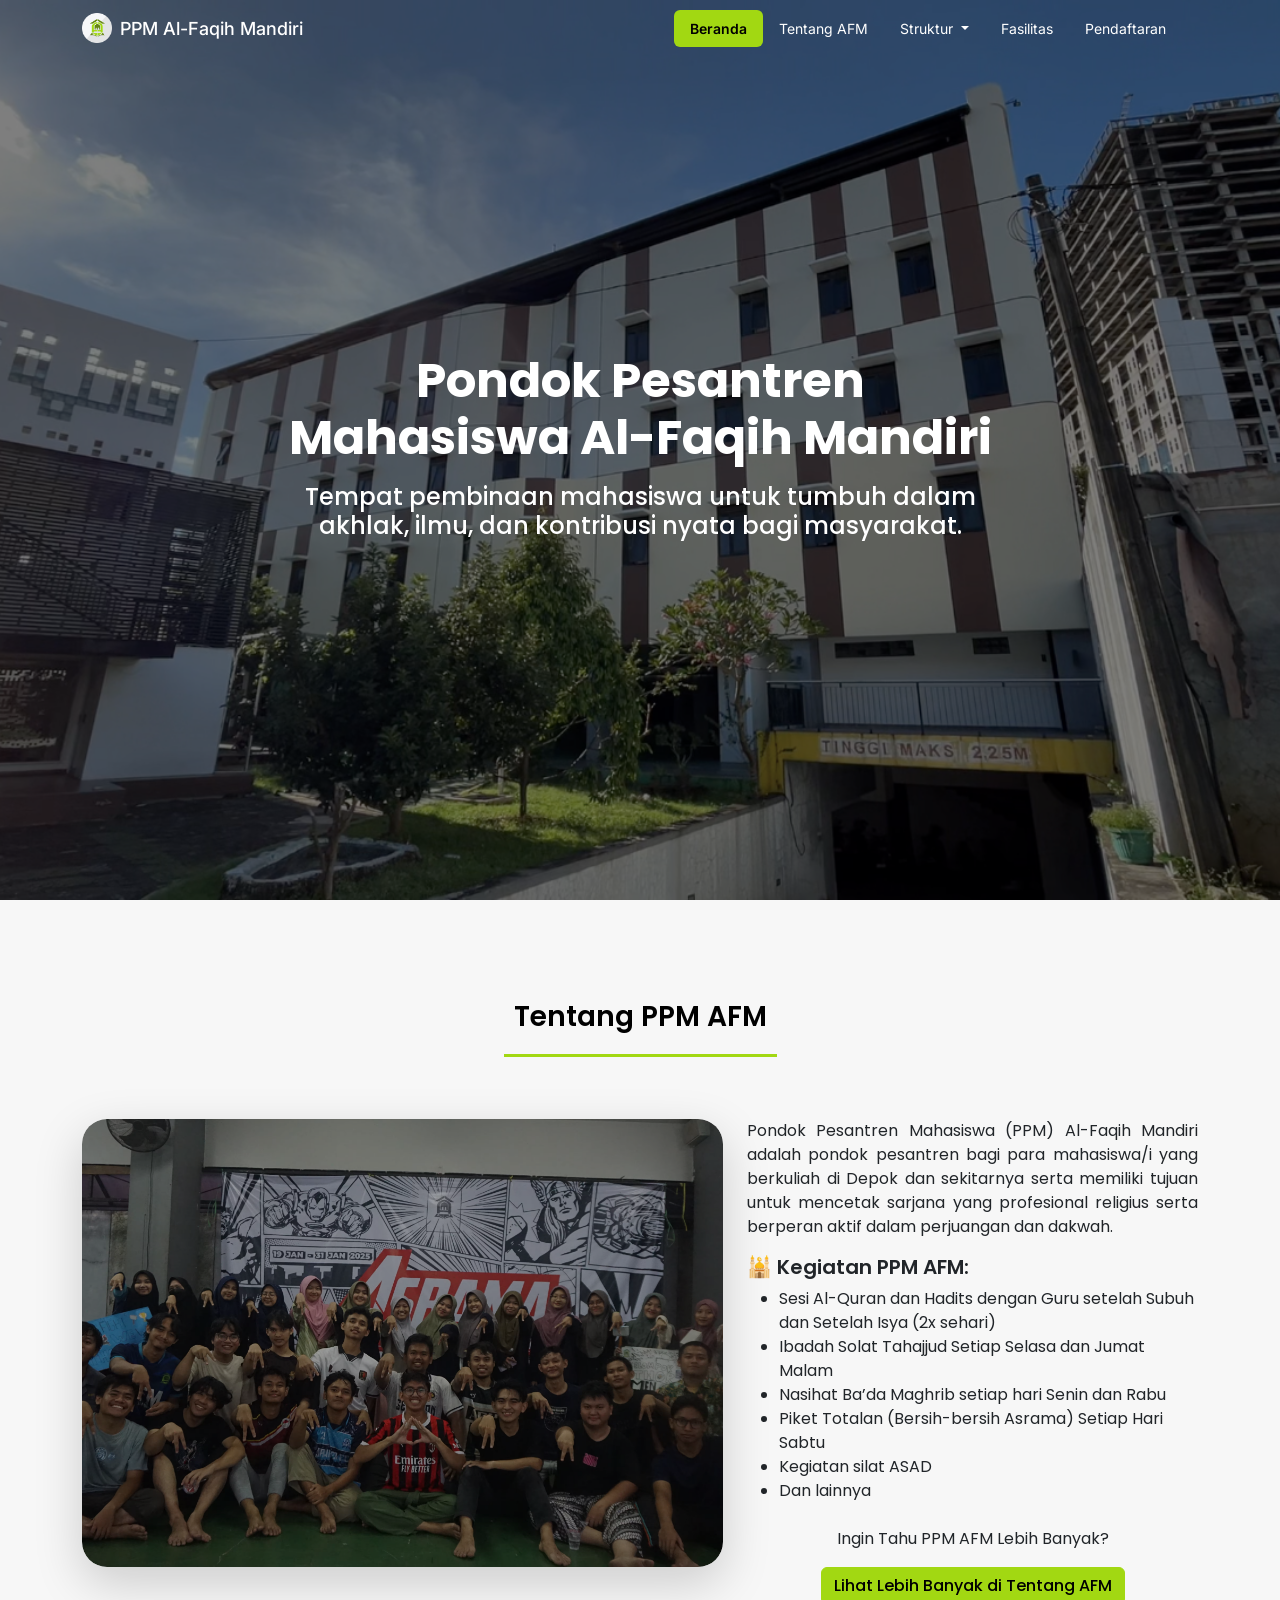
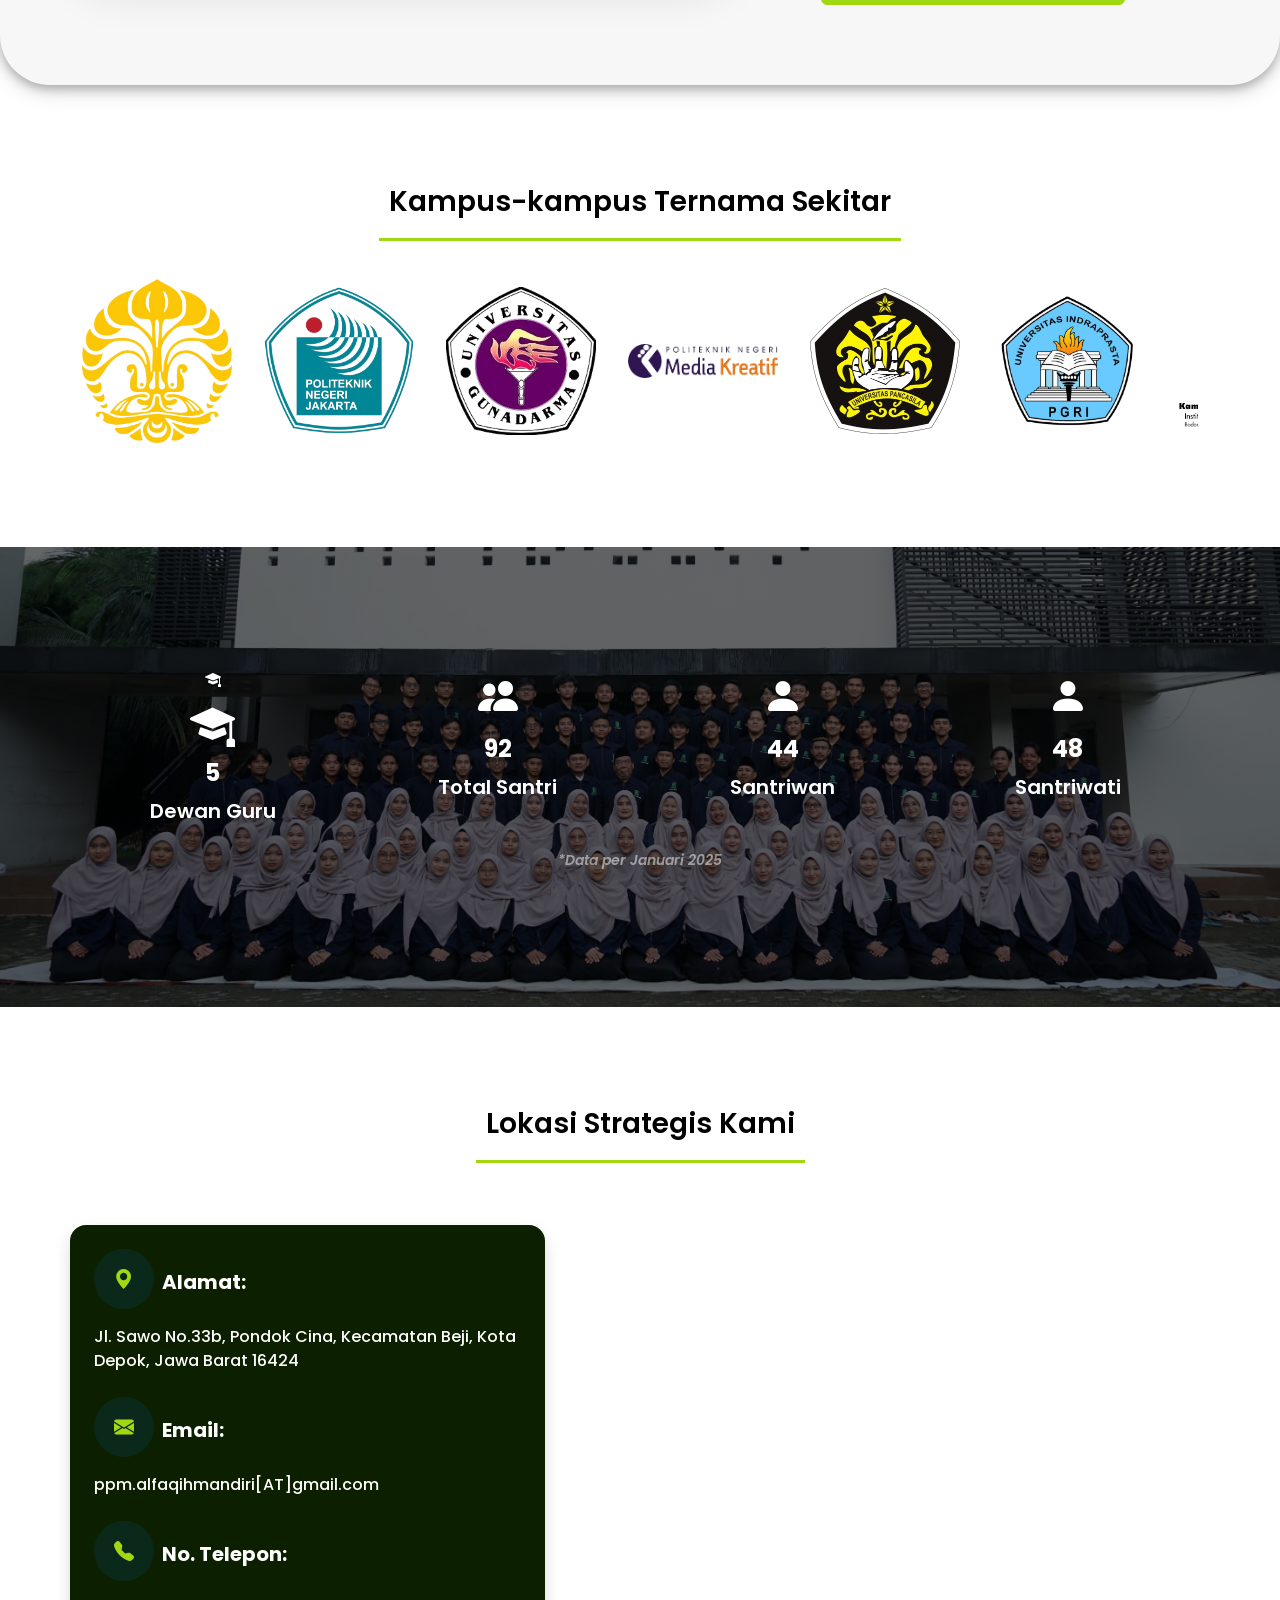
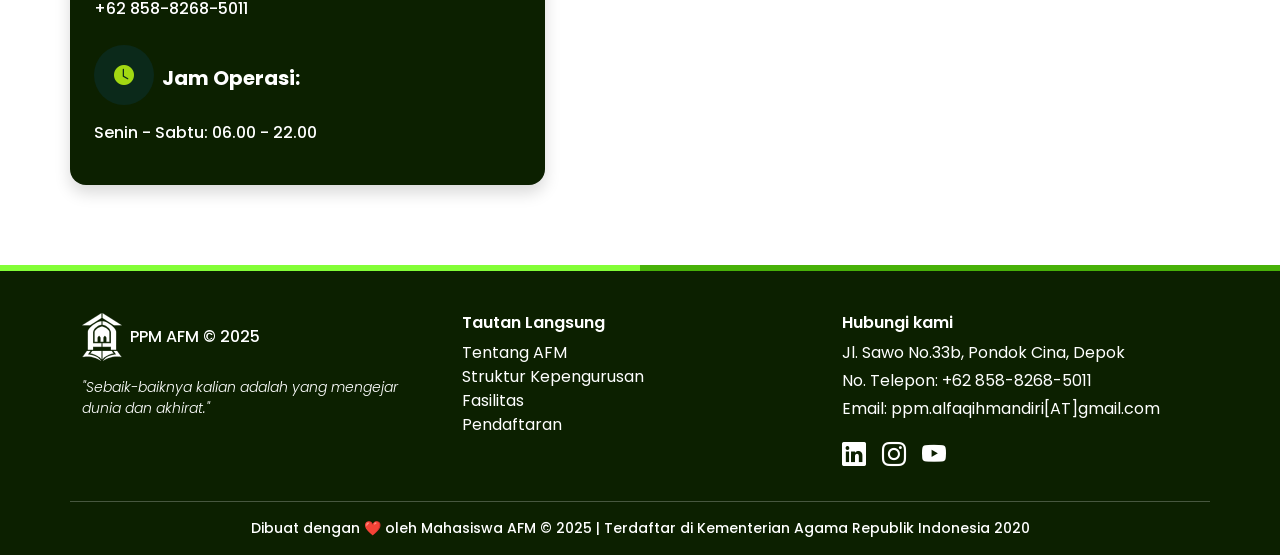
==== index.html @ 7b16b7a2 "terupdate lagi" ====
<!doctype html>
<html lang="en">

<head>
  <meta charset="utf-8">
  <meta name="viewport" content="width=device-width, initial-scale=1">
  <title>PPM AFM</title>

  <!-- Favicons -->
  <link href="assets/img/logo-ppm.png" rel="icon" sizes="128x128">  

  <!-- Bootstrap & Third Parties CSS -->
  <link rel="stylesheet" href="https://cdn.jsdelivr.net/npm/bootstrap@5.2.0/dist/css/bootstrap.min.css" media="print"
    onload="this.media='all'">
  <link rel="stylesheet" href="https://cdn.jsdelivr.net/npm/bootstrap-icons@1.3.0/font/bootstrap-icons.css"
    media="print" onload="this.media='all'">

  <!-- Main CSS -->
  <link href="assets/style.css" rel="stylesheet" media="print" onload="this.media='all'">

  <!-- Sumber Font Website PPM -->
  <link rel="preconnect" href="https://fonts.googleapis.com">
  <link rel="preconnect" href="https://fonts.gstatic.com" crossorigin>
  <link
    href="https://fonts.googleapis.com/css2?family=Inter:ital,opsz,wght@0,14..32,100..900;1,14..32,100..900&family=Poppins:ital,wght@0,100;0,200;0,300;0,400;0,500;0,600;0,700;0,800;0,900;1,100;1,200;1,300;1,400;1,500;1,600;1,700;1,800;1,900&display=swap"
    rel="stylesheet" media="print" onload="this.media='all'">

</head>

<body data-bs-spy="scroll" data-bs-target="#navbar-example">

  <!-- Navigasi -->
  <div id="navbar-ppm"></div>

  <!-- Nama animasinya animated-section dan taronya di <div> di bawah inii (ada di style.css) -->
  <!-- class="animated-section" -->
  <!-- Landing -->
  <div>
    <section class="d-flex justify-content-center position-relative flex-column" style="height: 100vh;" id="home">

      <div class="overlay"></div>

      <!-- Video Berjalan -->
      <video class="hero-video" id="video-berjalan" playsinline="playsinline" autoplay="autoplay" muted="muted"
        loop="loop" preload="metadata"
        poster="assets/img/beranda/beranda.png">
        <source src="https://drive.bayar.id/s/M4AXczOCzRPKt87/download" type="video/webm">
      </video>

      <!-- Video Text -->
      <div class="container text-center align-items-center position-relative" style="z-index: 999;">
        <div class="row justify-content-center hero-section">
          <div class="col-xl-8">
            <!-- fade-down-in -->
            <h1 class="fs-48 mb-3 text-white poppins-bold">Pondok Pesantren Mahasiswa Al-Faqih Mandiri</h1>
            <h2 class="fs-24 text-white poppins-medium">Tempat pembinaan mahasiswa untuk tumbuh dalam akhlak, ilmu, dan kontribusi nyata bagi masyarakat.</h2>
          </div>
        </div>
      </div>
    </section>
  </div>

  <!-- Contents -->
  <main>

    <!-- Activities Section -->

    <!-- Nama animasinya fade-down-in-on-scroll (ada di style.css) -->
    <section class="d-flex " id="aboutme"
      style="background-color: #F7F7F7; border-radius: 0 0 50px 50px; box-shadow: 0 4px 8px 0 rgba(0, 0, 0, 0.2), 0 6px 20px 0 rgba(0, 0, 0, 0.19);">
      <div class="container mt-responsive m-auto justify-content-center">
        <div class="mb-5" style="text-align: center;">
          <h3 class="poppins-bold header-text">Tentang PPM AFM</h3>
        </div>

        <div class="row g-4">

          <!-- Gambar Selama PPM -->
          <div class="col-md-7">
            <div id="carouselExampleSlidesOnly" class="carousel slide" data-bs-ride="carousel">
              <div class="carousel-inner shadow-lg" style="border-radius: 25px;">
                <div class="carousel-overlay"></div>

                <div class="carousel-item active">
                  <img src="assets/img/kegiatan/kegiatan-5.avif" loading="lazy" sizes="(max-width: 600px) 100vw, 50vw" class="d-block w-100" alt="...">
                </div>
                <div class="carousel-item">
                  <img src="assets/img/kegiatan/kegiatan-6.avif" loading="lazy" sizes="(max-width: 600px) 100vw, 50vw" class="d-block w-100" alt="...">
                </div>
                <div class="carousel-item">
                  <img src="assets/img/kegiatan/kegiatan-7.avif" loading="lazy" sizes="(max-width: 600px) 100vw, 50vw" class="d-block w-100" alt="...">
                </div>
                <div class="carousel-item">
                  <img src="assets/img/kegiatan/kegiatan-2.avif" loading="lazy" sizes="(max-width: 600px) 100vw, 50vw" class="d-block w-100" alt="...">
                </div>
                <div class="carousel-item">
                  <img src="assets/img/kegiatan/kegiatan-1.avif" loading="lazy" sizes="(max-width: 600px) 100vw, 50vw" class="d-block w-100" alt="...">
                </div>
                <div class="carousel-item">
                  <img src="assets/img/kegiatan/kegiatan-3.avif" loading="lazy" sizes="(max-width: 600px) 100vw, 50vw" class="d-block w-100" alt="...">
                </div>
                <div class="carousel-item">
                  <img src="assets/img/kegiatan/kegiatan-4.avif" loading="lazy" sizes="(max-width: 600px) 100vw, 50vw" class="d-block w-100" alt="...">
                </div>
                <div class="carousel-item">
                  <img src="assets/img/kegiatan/kegiatan-8.avif" loading="lazy" sizes="(max-width: 600px) 100vw, 50vw" class="d-block w-100" alt="...">
                </div>
                <div class="carousel-item">
                  <img src="assets/img/kegiatan/kegiatan-9.avif" loading="lazy" sizes="(max-width: 600px) 100vw, 50vw" class="d-block w-100" alt="...">
                </div>
              </div>
            </div>
          </div>

          <!-- Tulisan Kegiatan PPM -->
          <div class="col-md-5">
            <p class="poppins-regular text-align-justify">Pondok Pesantren Mahasiswa (PPM) Al-Faqih Mandiri adalah pondok
              pesantren bagi para mahasiswa/i yang berkuliah di Depok dan sekitarnya serta
              memiliki tujuan untuk mencetak sarjana yang profesional religius serta berperan
              aktif dalam perjuangan dan dakwah.</p>

            <h5 class="poppins-semibold">🕌 Kegiatan PPM AFM:</h5>
            <ul class="poppins-regular">
              <li>Sesi Al-Quran dan Hadits dengan Guru setelah Subuh dan Setelah Isya (2x sehari)</li>
              <li>Ibadah Solat Tahajjud Setiap Selasa dan Jumat Malam</li>
              <li>Nasihat Ba’da Maghrib setiap hari Senin dan Rabu</li>
              <li>Piket Totalan (Bersih-bersih Asrama) Setiap Hari Sabtu</li>
              <li>Kegiatan silat ASAD</li>
              <li>Dan lainnya</li>
            </ul>
            <div class="text-center mt-4">
              <p class="poppins-regular">Ingin Tahu PPM AFM Lebih Banyak?</p>
              <a href="about.html" class="btn btn-primary poppins-medium">Lihat Lebih Banyak di Tentang AFM</a>
            </div>
          </div>
        </div>

      </div>
    </section>

    <!-- Nearby Campuses Section -->
    <section class="d-flex" id="nearest">
      <div class="container">
        <div style="text-align: center;">
          <h3 class="poppins-bold header-text">Kampus-kampus Ternama Sekitar</h3>
        </div>

        <div class="position-relative d-flex overflow-x-hidden py-lg-4 pt-4">
          <div class="d-flex gap-3">
            <div class="marquee-content" id="marqueeContent">
              <div class="marquee-track">
                <!-- isi item berulang nearest campus -->
                <img class="img-fluid" loading="lazy" width="150" height="163" src="assets/img/univ-1.png" alt="">
                <img class="img-fluid" loading="lazy" width="150" height="163" src="assets/img/univ-2.png" alt="">
                <img class="img-fluid" loading="lazy" width="150" height="163" src="assets/img/univ-3.png" alt="">
                <img class="img-fluid" loading="lazy" width="150" height="163" src="assets/img/univ-4.png" alt="">
                <img class="img-fluid" loading="lazy" width="150" height="163" src="assets/img/univ-5.png" alt="">
                <img class="img-fluid" loading="lazy" width="150" height="163" src="assets/img/univ-6.png" alt="">
                <img class="img-fluid" loading="lazy" width="150" height="163" src="assets/img/univ-7.png" alt="">
                <img class="img-fluid" loading="lazy" width="150" height="163" src="assets/img/univ-8.png" alt="">
              </div>
            </div>
          </div>
        </div>
      </div>
    </section>

    <!-- Total Mahasiswa and Degur -->
    <section class="total-mahasiswa d-flex text-center align-items-center" id="totalmahasiswa">
      <div class="container">
        <div class="row text-white justify-content-center">

          <!-- Dewan Guru -->
          <div class="col-6 col-md-3 mb-4">
            <i class="bi bi-mortarboard-fill"></i>
            <div class="mb-2 fs-1">
              <svg xmlns="http://www.w3.org/2000/svg" width="45" height="45" fill="currentColor"
                class="bi bi-mortarboard-fill" viewBox="0 0 16 16">
                <path
                  d="M8.211 2.047a.5.5 0 0 0-.422 0l-7.5 3.5a.5.5 0 0 0 .025.917l7.5 3a.5.5 0 0 0 .372 0L14 7.14V13a1 1 0 0 0-1 1v2h3v-2a1 1 0 0 0-1-1V6.739l.686-.275a.5.5 0 0 0 .025-.917z" />
                <path
                  d="M4.176 9.032a.5.5 0 0 0-.656.327l-.5 1.7a.5.5 0 0 0 .294.605l4.5 1.8a.5.5 0 0 0 .372 0l4.5-1.8a.5.5 0 0 0 .294-.605l-.5-1.7a.5.5 0 0 0-.656-.327L8 10.466z" />
              </svg>
            </div>
            <h4 class="fs-24 poppins-bold">5</h4>
            <p class="fs-20 poppins-semibold mb-0">Dewan Guru</p>
          </div>

          <!-- Total Mahasiswa/i -->
          <div class="col-6 col-md-3 mb-4">
            <i class="bi bi-people-fill fs-1 mb-2 d-block"></i>
            <h4 class="fs-24 poppins-bold">92</h4>
            <p class="fs-20 poppins-semibold mb-0">Total Santri</p>
          </div>

          <!-- Mahasiswa -->
          <div class="col-6 col-md-3 mb-4">
            <i class="bi bi-person-fill fs-1 mb-2 d-block"></i>

            <!-- Data dari Aloha kemarin ada 58 -->
            <h4 class="fs-24 poppins-bold">44</h4>
            <p class="fs-20 poppins-semibold mb-0">Santriwan</p>
          </div>

          <!-- Mahasiswi -->
          <div class="col-6 col-md-3 mb-4">
            <i class="bi bi-person-fill fs-1 mb-2 d-block"></i>

            <!-- Data dari Aloha kemarin ada 57 -->
            <h4 class="fs-24 poppins-bold">48</h4>
            <p class="fs-20 poppins-semibold mb-0">Santriwati</p>
          </div>

          <div class="col-12">
            <p class="text-white-50 small text-center poppins-semibold-italic">*Data per Januari 2025</p>
          </div>
        </div>
      </div>
    </section>

    <!-- Location PPM AFM Section -->
    <section class="d-flex">
      <div class="container">
        <div class="mb-5" style="text-align: center;">
          <h3 class="poppins-bold header-text">Lokasi Strategis Kami</h3>
        </div>

        <div class="row g-4 align-items-stretch">
          <!-- Kontak PPM Kiri -->
          <div class="col-md-5 text-white p-4 rounded-4 shadow location-box"
            style="background-color: var(--primary-color);">
            <h5 class="poppins-bold mb-3 align-items-center"><i class="bi bi-geo-alt-fill me-2 green-light-color icon-circle"></i>Alamat:
            </h5>
            <p class="poppins-medium">Jl. Sawo No.33b, Pondok Cina, Kecamatan Beji, Kota Depok, Jawa Barat 16424</p>

            <h5 class="poppins-bold mt-4 mb-3"><i class="bi bi-envelope-fill me-2 green-light-color icon-circle"></i>Email:</h5>
            <p class="poppins-medium">ppm.alfaqihmandiri[AT]gmail.com</p>

            <h5 class="poppins-bold mt-4 mb-3"><i class="bi bi-telephone-fill me-2 green-light-color icon-circle"></i>No. Telepon:</h5>
            <p class="poppins-medium">+62 858-8268-5011</p>

            <h5 class="poppins-bold mt-4 mb-3"><i class="bi bi-clock-fill me-2 green-light-color icon-circle"></i>Jam Operasi:</h5>
            <p class="poppins-medium">Senin - Sabtu: 06.00 - 22.00</p>

          </div>

          <!-- Peta PPM Kanan -->
          <div class="col-md-7 map-box">

            <iframe loading="lazy" title="Landing Video PPM" class="map-item rounded-4" width="100%" height="100%"
              src="https://www.google.com/maps/embed?pb=!1m18!1m12!1m3!1d3965.241627011433!2d106.8302453883966!3d-6.362766414862501!2m3!1f0!2f0!3f0!3m2!1i1024!2i768!4f13.1!3m3!1m2!1s0x2e69eda10e3924d7%3A0xae90911f67ac448f!2sAl%20Faqih%20Mandiri%20Islamic%20Boarding%20School!5e0!3m2!1sen!2sid!4v1742930567075!5m2!1sen!2sid"
              style="border:0;" allowfullscreen="" referrerpolicy="no-referrer-when-downgrade">
            </iframe>

          </div>
        </div>
      </div>
    </section>
  </main>

  <!-- Footer PPM -->
  <div id="footer-ppm"></div>


  <!-- JavaScript -->
  <!-- Bootstrap JS -->
  <script src="https://cdn.jsdelivr.net/npm/bootstrap@5.2.0/dist/js/bootstrap.bundle.min.js"></script>

  <!-- Jquery JS -->
  <script src="https://code.jquery.com/jquery-3.6.0.min.js"></script>

  <!-- Main JS -->
  <script src="assets/main.js"></script>

  <script>
    // Semuanya ini adalah script untuk mengatur navbar ketika file sudah ready
    $(document).ready(function () {
      // Ini fungsinya untuk meng-clone isi dari .marquee-track (yang ada di nearest campus)
      // ke dalam #marqueeContent
      // Jadi nanti isi dari .marquee-track akan diulang 2x
      const track = document.querySelector('.marquee-track');
      if (track) {
        track.innerHTML += track.innerHTML;
      }

      // Atau bisa juga pakai jQuery
      // const $marqueeContent = $('#marqueeContent');
      const $track = $('.marquee-track');
      const $clone = $track.clone();
      $('#marqueeContent').append($clone);
    });
  </script>

</body>

</html>
---- assets/style.css ----
/* Color root for all places */
:root {
  --primary-color: #0c2000;
  --secondary-color: #f5f5f5;
  --nav-link-color-active: #A2D812;
  --nav-link-color-active-rgb: 162, 216, 18;

  --card-left-color: #83fe37;
  --card-right-color: #48b108;

  --dark-nav-link-color-active: #759b0e;

  --accent-color: #ff9900;
  --text-color: #222222;
  --bs-black: black;
  --bs-white: white;
}

html {
  scroll-behavior: smooth;
}

body {
  position: relative;
  font-family: "Inter", sans-serif;
}

/* Umum/general ke semuanya */
.poppins-thin {
  font-family: "Poppins", sans-serif;
  font-weight: 100;
  font-style: normal;
}

.poppins-extralight {
  font-family: "Poppins", sans-serif;
  font-weight: 200;
  font-style: normal;
}

.poppins-light {
  font-family: "Poppins", sans-serif;
  font-weight: 300;
  font-style: normal;
}

.poppins-regular {
  font-family: "Poppins", sans-serif;
  font-weight: 400;
  font-style: normal;
}

.poppins-medium {
  font-family: "Poppins", sans-serif;
  font-weight: 500;
  font-style: normal;
}

.poppins-semibold {
  font-family: "Poppins", sans-serif;
  font-weight: 600;
  font-style: normal;
}

.poppins-bold {
  font-family: "Poppins", sans-serif;
  font-weight: 700;
  font-style: normal;
}

.poppins-extrabold {
  font-family: "Poppins", sans-serif;
  font-weight: 800;
  font-style: normal;
}

.poppins-black {
  font-family: "Poppins", sans-serif;
  font-weight: 900;
  font-style: normal;
}

.poppins-thin-italic {
  font-family: "Poppins", sans-serif;
  font-weight: 100;
  font-style: italic;
}

.poppins-extralight-italic {
  font-family: "Poppins", sans-serif;
  font-weight: 200;
  font-style: italic;
}

.poppins-light-italic {
  font-family: "Poppins", sans-serif;
  font-weight: 300;
  font-style: italic;
}

.poppins-regular-italic {
  font-family: "Poppins", sans-serif;
  font-weight: 400;
  font-style: italic;
}

.poppins-medium-italic {
  font-family: "Poppins", sans-serif;
  font-weight: 500;
  font-style: italic;
}

.poppins-semibold-italic {
  font-family: "Poppins", sans-serif;
  font-weight: 600;
  font-style: italic;
}

.poppins-bold-italic {
  font-family: "Poppins", sans-serif;
  font-weight: 700;
  font-style: italic;
}

.poppins-extrabold-italic {
  font-family: "Poppins", sans-serif;
  font-weight: 800;
  font-style: italic;
}

.poppins-black-italic {
  font-family: "Poppins", sans-serif;
  font-weight: 900;
  font-style: italic;
}

.fs-14 {
  font-size: 14px;
}

.fs-18 {
  font-size: 18px;
}

.fs-20 {
  font-size: 20px;
}

.fs-22 {
  font-size: 22px;
}

.fs-24 {
  font-size: 24px;
}

.fs-48 {
  font-size: 48px;
}

.fw-400 {
  font-weight: 400;
}

.fw-500 {
  font-weight: 500;
}

.fw-600 {
  font-weight: 600;
}

.fw-700 {
  font-weight: 700;
}

.green-light-color {
  color: var(--nav-link-color-active);
}

.text-body-secondary {
  --bs-text-opacity: 1;
  color: var(--bs-secondary-color) !important;
}

.text-bg-dark {
  background-color: var(--primary-color) !important;
}

.text-align-justify {
  text-align: justify;
}

/* Active nav-link style */
.navbar .nav-link.active {
  background-color: var(--nav-link-color-active);
  color: var(--bs-black) !important;
  border-radius: 0.375rem;
  padding-left: 1rem !important;
  padding-right: 1rem !important;
}

/* Only apply the hover style to nav-links that are not already active. */
.navbar .nav-link:not(.active):hover {
  color: var(--bs-white);
  background-color: rgba(var(--nav-link-color-active-rgb), 0.3);
}

.navbar .nav-link {
  padding-left: 1rem !important;
  padding-right: 1rem !important;
  border-radius: 0.375rem;
  /* Tambahkan ini juga biar hover tetap smooth */
  transition: background-color 0.2s ease, color 0.2s ease;
}

.navbar .nav-link {
  transition: background-color 0.25s ease, color 0.25s ease;
}

img {
  display: block;
  max-width: 100%;
  height: auto;
}

/* Navigasi PPM */
.navbar {
  transition: 0.3s;
}

.nav-link {
  color: white;
  display: inline-block;
  padding-right: 0 !important;
  padding-left: 0 !important;
  position: relative;
}

.dropdown-item.active,
.dropdown-item:active {
  color: var(--bs-black);
  text-decoration: none;
  background-color: var(--nav-link-color-active);
}

.navbar-nav .nav-link.active,
.navbar-nav .show>.nav-link {
  color: white;
  font-weight: 600;
}

.offcanvas.show .offcanvas-body .nav-link.active {
  color: rgba(255, 255, 255, 1);
}

.offcanvas.show .offcanvas-body .nav-link {
  color: rgba(255, 255, 255, 0.5);
}

.offcanvas.show .offcanvas-body .nav-link:not(.active):hover {
  color: var(--bs-white);
}

.navbar-toggler-icon {
  width: 1.15em;
  height: 1.15em;
  background-image: url("https://upload.wikimedia.org/wikipedia/commons/thumb/5/59/Hamburger_icon_white.svg/1024px-Hamburger_icon_white.svg.png");
}

/* Fitur yang bakal kepade di main.js */
.smart-scroll {
  position: fixed;
  top: 0;
  right: 0;
  left: 0;
}

/* Fitur yang bakal kepade di main.js */
.scrolled-down {
  top: -60px;
  transition: all 0.3s ease-in-out;
}

/* Fitur yang bakal kepade di main.js */
.scrolled-up {
  top: 0;
  transition: all 0.3s ease-in-out;
}

/* Back to top btn */
.back-to-top {
  position: fixed;
  visibility: hidden;
  opacity: 0;
  right: 15px;
  bottom: 15px;
  background-color: rgba(0, 0, 0, 1);
  width: 36px;
  height: 36px;
  transition: all 0.5s ease-in-out;
}

.back-to-top.active {
  visibility: visible;
  opacity: 1;
}

.back-to-top i {
  font-size: 28px;
  color: #fff;
  line-height: 0;
}

/* Body */
section {
  padding: 80px 0;
  overflow: hidden;
}

/* Fitur animasi yang belum digunakan di index.html */
/* Animasi fade down in */
.fade-down-in {
  opacity: 0;
  transform: translateY(-50px);
  /* Start above the initial position */
  animation: fadeUpIn 1s ease-in-out forwards;
}

@keyframes fadeUpIn {
  0% {
    opacity: 0;
    transform: translateY(50px);
    /* Start above the initial position */
  }

  100% {
    opacity: 1;
    transform: translateY(0);
    /* End at the original position, fully visible */
  }
}

/* Fitur animasi yang belum digunakan di index.html */
.fade-down-in-on-scroll {
  opacity: 0;
  transform: translateY(-50px);
  /* Start above the initial position */
  transition: all 1s ease-in-out;
}

/* Animasi gerak carousel */
/* Keyframe untuk animasi nearest campus */
.marquee-wrapper {
  overflow: hidden;
  width: 100%;
  position: relative;
}

.marquee-content {
  display: flex;
  width: max-content;
}

.marquee-track {
  display: flex;
  gap: 2rem;
  animation: marqueeLoop 20s linear infinite;
}

.marquee-content img {
  width: 150px;
  height: auto;
  object-fit: contain;
  border-radius: 10px;
}

@keyframes marqueeLoop {
  0% {
    transform: translateX(0%);
  }

  100% {
    transform: translateX(-50%);
  }
}

.marquee-content:hover .marquee-track {
  animation-play-state: paused;
}

.masonry-grid {
  display: grid;
  grid-template-columns: repeat(auto-fill, minmax(220px, 1fr));
  gap: 15px;
}

.masonry-grid img {
  width: 100%;
  height: auto;
  display: block;
  border-radius: 10px;
  transition: transform 0.3s ease;
}

.masonry-grid img:hover {
  transform: scale(1.03);
}

/* Bagian Location PPM */
@media (max-width: 767.98px) {

  .location-box,
  .map-box {
    border-radius: 15px !important;
    padding: 0;
  }

  .map-box iframe {
    height: 100%;
  }

  .location-box {
    margin-bottom: 1rem;
  }
}

.icon-circle {
  display: inline-flex;
  align-items: center;
  justify-content: center;
  width: 60px;
  height: 60px;
  border-radius: 50%;
  background-color: rgba(0, 123, 255, 0.1); /* Warna latar belakang ikon */
}

.carousel-inner {
  cursor: grab;
}

.carousel-item img {
  width: 100%;
  height: 35vw;
  /* Responsive tinggi tergantung lebar viewport */
  object-fit: cover;
  border-radius: 25px;
}

@media (max-width: 767.98px) {
  .carousel-item img {
    height: 50vh;
    /* Responsive tinggi tergantung lebar viewport */
  }

  .map-item {
    height: 50vh !important;
  }

}

.carousel-overlay {
  position: absolute;
  top: 0;
  left: 0;
  width: 100%;
  height: 100%;
  border-radius: 20px;
  /* samain dengan gambar */
  background: rgba(0, 0, 0, 0.3);
  /* bisa ubah warna/opacity */
  z-index: 1;
  pointer-events: none;
  /* biar overlay tidak ganggu klik */
}

/* Background full gambar */
.total-mahasiswa {
  background: linear-gradient(rgba(0, 0, 0, 0.6), rgba(0, 0, 0, 0.6)), url(img/jumlah.avif) center center;
  background-size: cover;
  padding: 120px 0;
}

/* Button umum */
.btn-primary {
  background-color: var(--nav-link-color-active);
  color: black;
  border-color: var(--nav-link-color-active);
}

.btn-primary:hover {
  background-color: var(--dark-nav-link-color-active);
  transition: 0.3s ease-in-out;
  color: black;
  border-color: var(--dark-nav-link-color-active);
}

.fade-down-in-on-scroll.animate {
  opacity: 1;
  transform: translateY(0);
  /* End at the original position */
}

.card {
  opacity: 0;
  transform: scale(0.8);
  transition: transform 1s ease, opacity 1s ease;
}

.card.pop-up {
  opacity: 1;
  transform: scale(1);
}

.card h5 {
  font-size: 1.25rem;
  margin-top: 1rem;
}

/* Card PPM */
.card-ppm div .card-text {
  color: var(--secondary-color);
}

.card-ppm .card {
  position: relative;
  overflow: hidden;
}

.card-ppm .card-body {
  position: relative;
  background-color: var(--primary-color);
  color: var(--secondary-color);
  padding-top: 20px; /* Tambahkan padding untuk memberi ruang */
}

.card-ppm .card-body::before,
.card-ppm .card-body::after {
  content: '';
  position: absolute;
  top: 0;
  height: 4px; /* Ketebalan garis */
  width: 50%; /* Setengah panjang */
}

.card-ppm .card-body::before {
  left: 0; /* Garis di sisi kiri */
  background-color: var(--card-left-color);
}

.card-ppm .card-body::after {
  right: 0; /* Garis di sisi kanan */
  background-color: var(--card-right-color);
}

.card p {
  font-size: 0.95rem;
  color: #6c757d;
}

.header-text {
  position: relative;
  display: inline-block;
  border-bottom: 3px solid var(--nav-link-color-active);
  padding: 20px 10px;
  font-weight: 600;
  color: #000;
  background-color: transparent;
  overflow: hidden;
  transition: color 0.4s ease;
  z-index: 1;
}

section .overlay {
  position: absolute;
  top: 0;
  left: 0;
  height: 100%;
  width: 100%;
  background-color: black;
  opacity: 0.5;
  z-index: 995;
}

.card-project {
  box-shadow: 0 4px 8px rgba(0, 0, 0, 0.1);
  /* padding: 20px; */
  text-align: center;
  transition: transform 0.3s ease, box-shadow 0.3s ease;
  cursor: pointer;
}

.card-project:hover {
  transform: scale(1.05);
  box-shadow: 0 8px 16px rgba(0, 0, 0, 0.2);
  color: #000;
}

.card-container {
  perspective: 1000px;
}

.card-link {
  color: var(--bs-gray-900);
}

.view-resume-button {
  position: relative;
  display: inline-block;
  padding: 10px 20px;
  font-size: 15px;
  font-weight: 600;
  color: #000;
  background-color: transparent;
  border: 2px solid #000;
  border-radius: 10px;
  text-transform: uppercase;
  text-decoration: none;
  overflow: hidden;
  transition: color 0.4s ease;
  z-index: 1;
}

.view-resume-button::before {
  content: '';
  position: absolute;
  bottom: 0;
  left: 0;
  width: 100%;
  height: 100%;
  background-color: #000;
  z-index: -1;
  transition: transform 0.4s ease-in-out;
  transform: scaleY(0);
  transform-origin: bottom;
}

.view-resume-button:hover::before {
  transform: scaleY(1);
}

.view-resume-button:hover {
  color: #fff;
}

.view-resume-button::before {
  transition: transform 0.4s ease, opacity 0.4s ease;
  ;
}

.view-resume-button:not(:hover)::before {
  animation: fadeUp 0.4s ease forwards;
}

@media (max-width: 991px) {
  .mt-responsive {
    margin-top: 2rem !important;
  }

  .center-img {
    display: flex;
    justify-content: center;
  }
}

.btn .hover {
  position: absolute;
  top: 0;
  left: 0;
  width: 100%;
  height: 100%;
  background-color: #fff;
  -webkit-transform-origin: top center;
  transform-origin: top center;
  -webkit-transform: scale3d(1, 0, 1);
  transform: scale3d(1, 0, 1);
  -webkit-transition: -webkit-transform .6s cubic-bezier(.19, 1, .22, 1);
  transition: -webkit-transform .6s cubic-bezier(.19, 1, .22, 1);
  transition: transform .6s cubic-bezier(.19, 1, .22, 1);
  transition: transform .6s cubic-bezier(.19, 1, .22, 1), -webkit-transform .6s cubic-bezier(.19, 1, .22, 1);
}

.btn .text {
  position: relative;
  font: 14px / 50px D-DIN-Bold, Arial, Verdana, sans-serif;
  color: #fff;
  text-transform: uppercase;
  width: 100%;
  -webkit-transition: color .5s cubic-bezier(.19, 1, .22, 1);
  transition: color .5s cubic-bezier(.19, 1, .22, 1);
}

section .hero-video {
  position: absolute;
  top: 50%;
  left: 50%;
  min-width: 100%;
  min-height: 100%;
  width: 100%;
  height: 100vh;
  z-index: 0;
  -ms-transform: translateX(-50%) translateY(-50%);
  -moz-transform: translateX(-50%) translateY(-50%);
  -webkit-transform: translateX(-50%) translateY(-50%);
  transform: translateX(-50%) translateY(-50%);
}

#video-berjalan {
  max-height: 602px;
  object-fit: cover;
}

/* Semua CSS Artikel */
.featured-post {
  background-color: #f8f9fa;
  padding: 40px;
  border-radius: 10px;
}

.featured-post img {
  max-width: 100%;
  border-radius: 10px;
}

.card {
  border: none;
  border-radius: 10px;
  overflow: hidden;
  box-shadow: 0 4px 8px rgba(0, 0, 0, 0.1);
}

.card-body {
  padding: 20px;
}

.blog-header {
  background-color: #f8f9fa;
  padding: 2rem 0;
  margin-bottom: 2rem;
}

.card-title {
  font-weight: bold;
}

.blog-header {
  text-align: center;
  margin-bottom: 40px;
}

.blog-header h1 {
  font-size: 3rem;
  font-weight: bold;
}

.blog-header p {
  font-size: 1.25rem;
  color: #6c757d;
}

/* Facility page specific styles */
.facilitiesSwiper .swiper-slide {
  position: relative;
  text-align: center;
  background: #fff;
  border-radius: 8px;
  overflow: hidden;
  height: 300px;
}

.facilitiesSwiper .swiper-slide img {
  width: 100%;
  height: 100%;
  object-fit: cover;
  transition: transform 0.3s ease;
}

.facilitiesSwiper .swiper-slide:hover img {
  transform: scale(1.05);
}

.facility-caption {
  position: absolute;
  bottom: 0;
  left: 0;
  right: 0;
  background: rgba(0, 0, 0, 0.7);
  color: white;
  padding: 10px;
  font-family: 'Poppins', sans-serif;
  font-weight: 600;
}

.facility-image-container {
  height: 350px;
  overflow: hidden;
  border-radius: 8px;
  box-shadow: 0 4px 8px rgba(0, 0, 0, 0.1);
}

.facility-image-container img {
  width: 100%;
  height: 100%;
  object-fit: cover;
  transition: transform 0.3s ease;
}

.facility-image-container:hover img {
  transform: scale(1.05);
}

/* Badge styling for facilities features */
.badge {
  font-weight: 500;
  padding: 8px 12px;
  background-color: var(--nav-link-color-active, #A2D812);
  color: black;
  margin-right: 5px;
  margin-bottom: 5px;
  display: inline-block;
}

/* CTA Section styling */
.cta-section {
  background-color: #f8f9fa;
  padding: 60px 0;
  border-radius: 8px;
}

/* Button styling to match site colors */
.btn-primary {
  background-color: var(--nav-link-color-active);
  color: black;
  border-color: var(--nav-link-color-active);
}

.btn-primary:hover {
  background-color: var(--dark-nav-link-color-active);
  color: black;
  border-color: var(--dark-nav-link-color-active);
  transition: 0.3s ease-in-out;
}

/* Swiper navigation buttons */
.swiper-button-next, 
.swiper-button-prev {
  color: var(--nav-link-color-active) !important;
}

.swiper-pagination-bullet-active {
  background-color: var(--nav-link-color-active) !important;
}

/* Responsive adjustments */
@media (max-width: 768px) {
  .facility-image-container {
    height: 250px;
    margin-bottom: 20px;
  }
  
  .facilitiesSwiper .swiper-slide {
    height: 250px;
  }

  .hero-section h1 {
    font-size: 32px;
  }

  .hero-section h2 {
    font-size: 18px;
  }
}

@media (max-width: 576px) {
  .facility-image-container {
    height: 200px;
  }
  
  .facilitiesSwiper .swiper-slide {
    height: 200px;
  }
}

/* Center the last card in the row when using 3 columns */
@media (min-width: 768px) {
  .row.g-4 .col-md-4:nth-child(3) {
    margin-left: auto;
    margin-right: auto;
  }
}

/* Adjust spacing for mobile */
@media (max-width: 767.98px) {
  .row.g-4 .col-md-4 {
    margin-bottom: 1.5rem;
  }
}

/* Bagian footer supaya ada elemen garis ppm */
footer {
  position: relative;
  background-color: var(--primary-color);
  color: var(--secondary-color);
}

footer::before,
footer::after {
  content: '';
  position: absolute;
  top: 0;
  height: 6px; /* Ketebalan garis */
  width: 50%; /* Setengah panjang */
}

footer::before {
  left: 0; /* Garis di sisi kiri */
  background-color: var(--card-left-color);
}

footer::after {
  right: 0; /* Garis di sisi kanan */
  background-color: var(--card-right-color);
}

/* Header Division: supaya ada 2 garis melambangkan ppm di bawah <section>*/
.caption {
  text-align: center;
  margin-top: 4px;
  font-size: 14px;
  color: #555;
}

.header-division {
  position: relative;
}

.header-division::before,
.header-division::after {
  content: '';
  position: absolute;
  bottom: 0;
  height: 6px; /* Ketebalan garis */
  width: 50%; /* Setengah panjang */
}

.header-division::before {
  left: 0; /* Garis di sisi kiri */
  background-color: var(--card-left-color);
}

.header-division::after {
  right: 0; /* Garis di sisi kanan */
  background-color: var(--card-right-color);
}
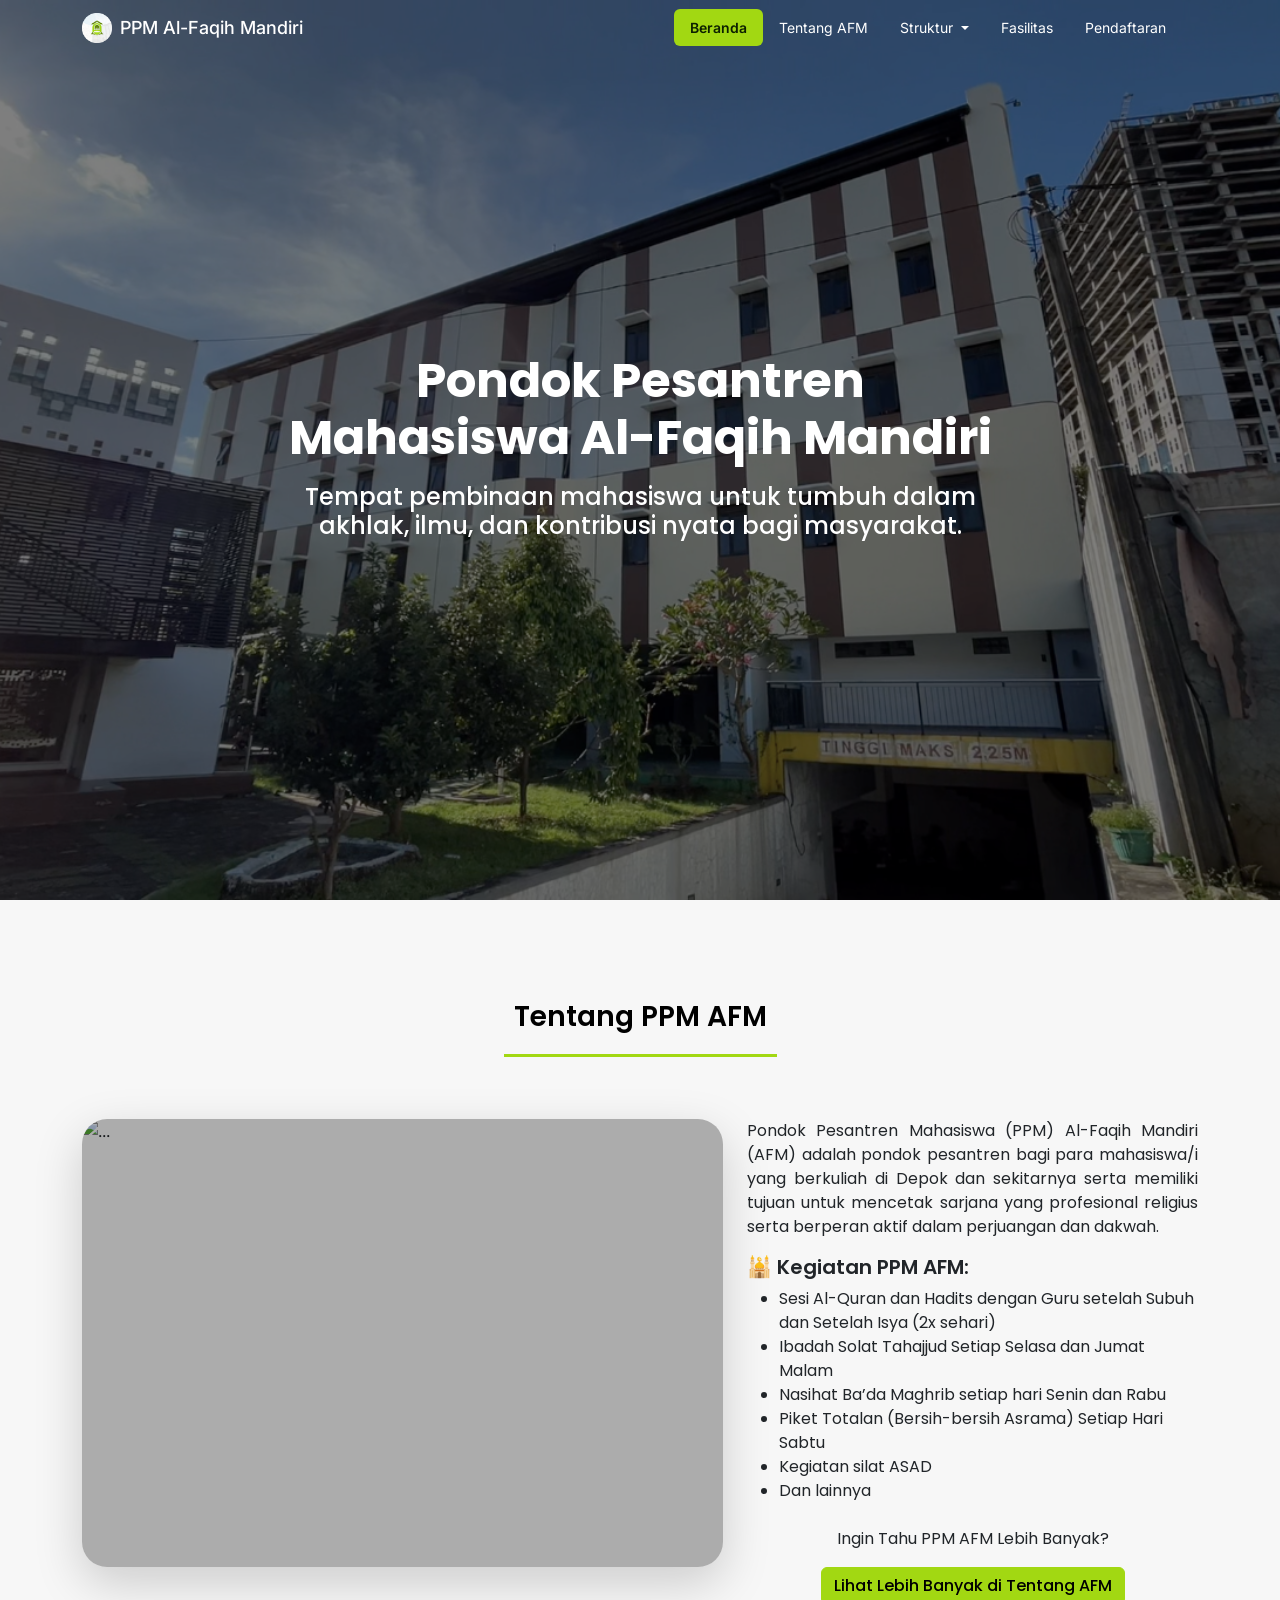
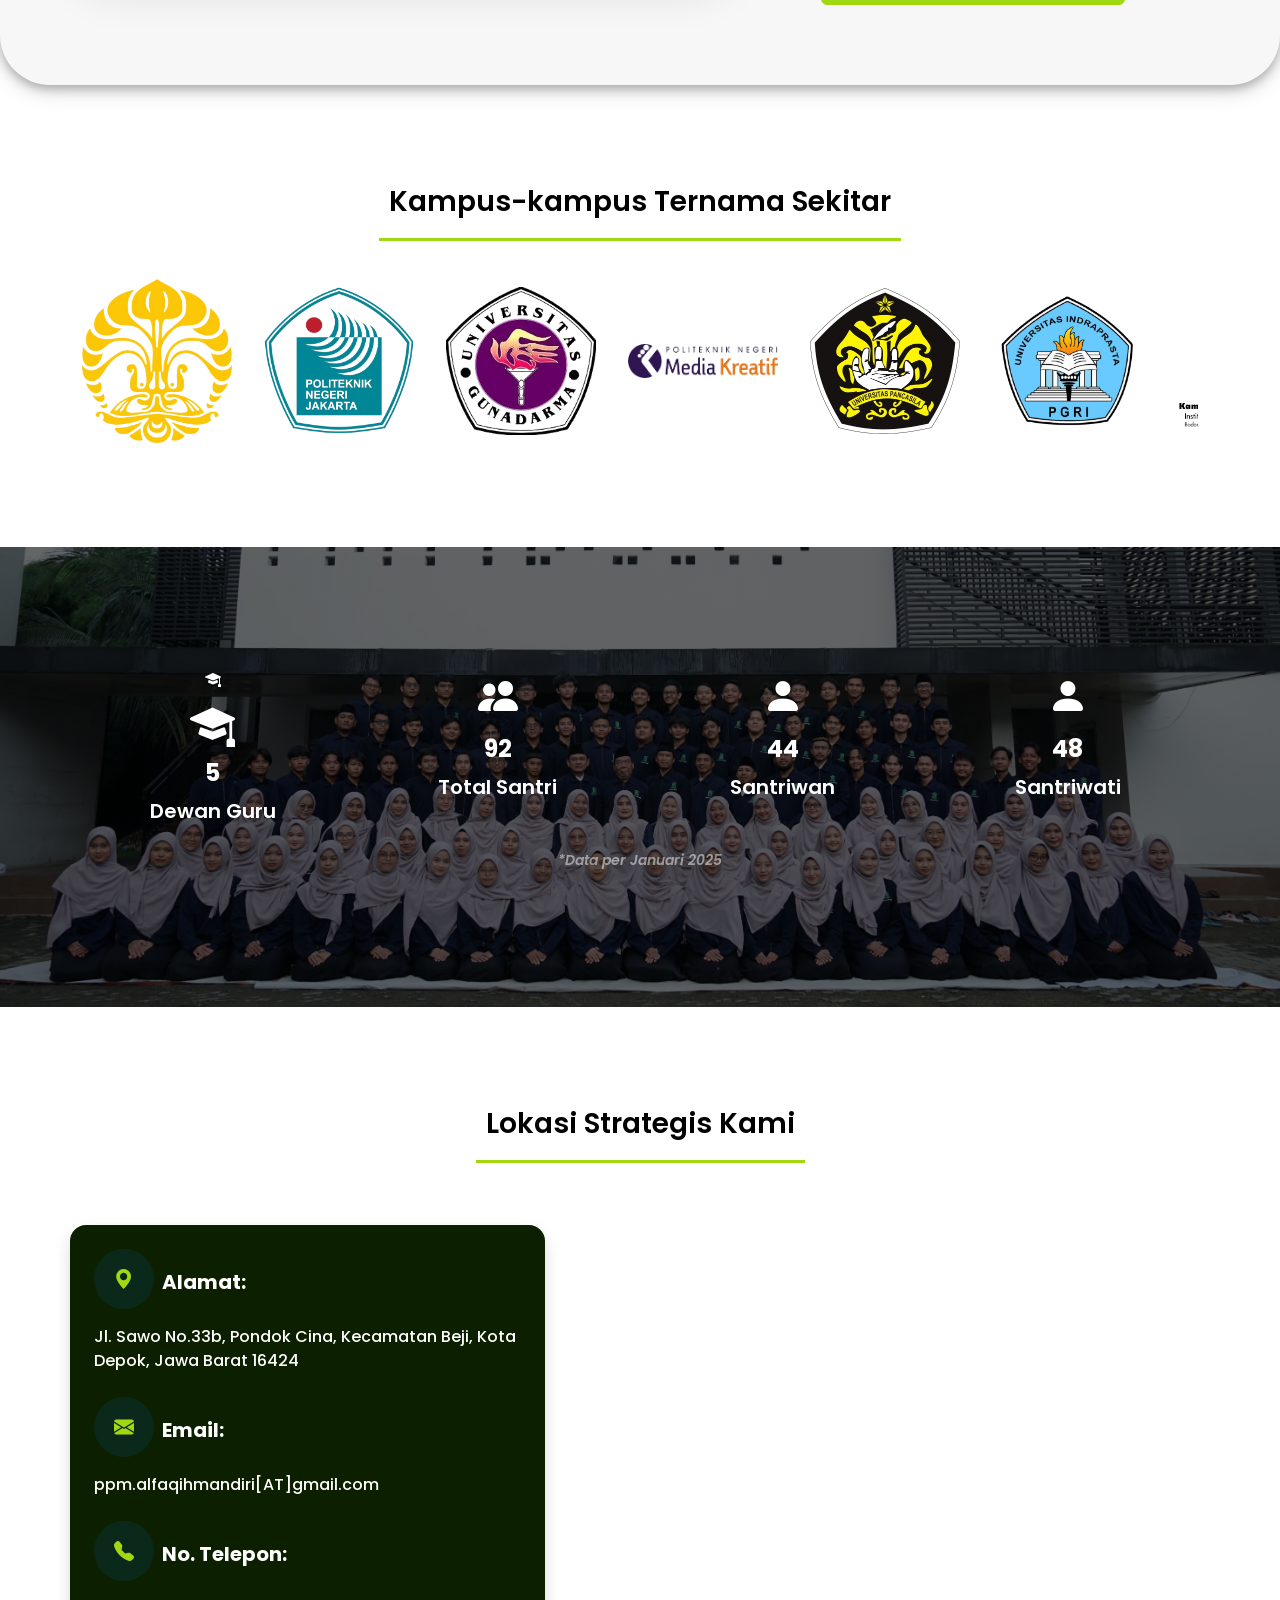
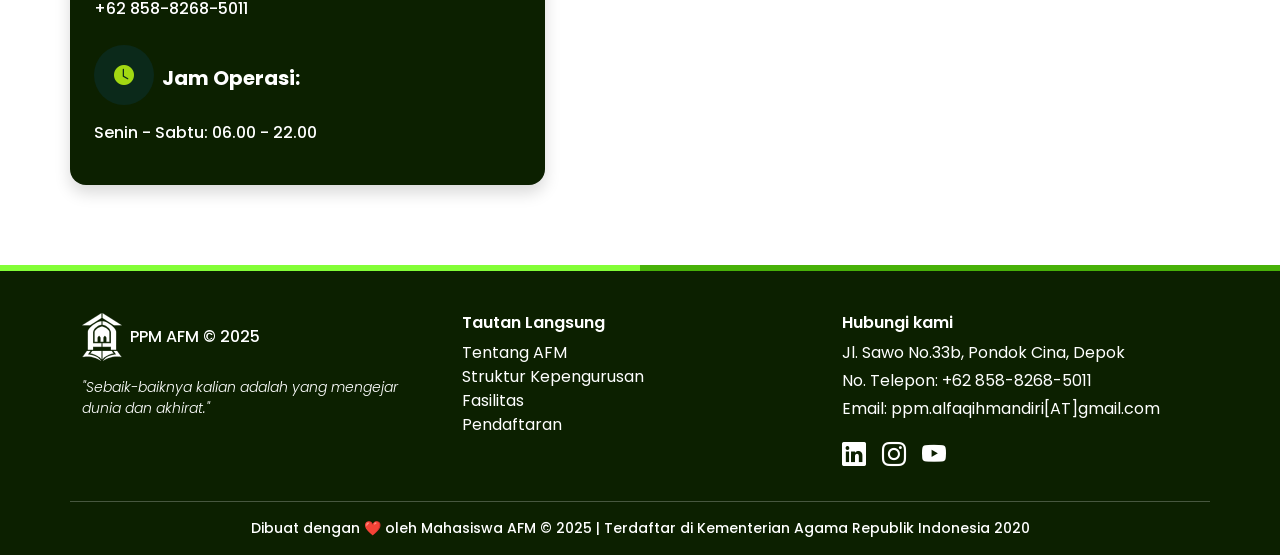
==== commit 4d14103d: "update baru" ====
--- a/index.html
+++ b/index.html
@@ -82,29 +82,29 @@
                 <div class="carousel-overlay"></div>
 
                 <div class="carousel-item active">
-                  <img src="assets/img/kegiatan/kegiatan-5.avif" loading="lazy" sizes="(max-width: 600px) 100vw, 50vw" class="d-block w-100" alt="...">
-                </div>
-                <div class="carousel-item">
-                  <img src="assets/img/kegiatan/kegiatan-6.avif" loading="lazy" sizes="(max-width: 600px) 100vw, 50vw" class="d-block w-100" alt="...">
-                </div>
-                <div class="carousel-item">
-                  <img src="assets/img/kegiatan/kegiatan-7.avif" loading="lazy" sizes="(max-width: 600px) 100vw, 50vw" class="d-block w-100" alt="...">
-                </div>
-                <div class="carousel-item">
-                  <img src="assets/img/kegiatan/kegiatan-2.avif" loading="lazy" sizes="(max-width: 600px) 100vw, 50vw" class="d-block w-100" alt="...">
-                </div>
-                <div class="carousel-item">
-                  <img src="assets/img/kegiatan/kegiatan-1.avif" loading="lazy" sizes="(max-width: 600px) 100vw, 50vw" class="d-block w-100" alt="...">
-                </div>
-                <div class="carousel-item">
-                  <img src="assets/img/kegiatan/kegiatan-3.avif" loading="lazy" sizes="(max-width: 600px) 100vw, 50vw" class="d-block w-100" alt="...">
-                </div>
-                <div class="carousel-item">
-                  <img src="assets/img/kegiatan/kegiatan-4.avif" loading="lazy" sizes="(max-width: 600px) 100vw, 50vw" class="d-block w-100" alt="...">
-                </div>
-                <div class="carousel-item">
-                  <img src="assets/img/kegiatan/kegiatan-8.avif" loading="lazy" sizes="(max-width: 600px) 100vw, 50vw" class="d-block w-100" alt="...">
-                </div>
+                  <img src="assets/img/kegiatan/ngaji-2.JPG" loading="lazy" sizes="(max-width: 600px) 100vw, 50vw" class="d-block w-100" alt="...">
+                </div>
+                <div class="carousel-item">
+                  <img src="assets/img/kegiatan/ngaji.JPG" loading="lazy" sizes="(max-width: 600px) 100vw, 50vw" class="d-block w-100" alt="...">
+                </div>
+                <div class="carousel-item">
+                  <img src="assets/img/kegiatan/tahajud.jpeg" loading="lazy" sizes="(max-width: 600px) 100vw, 50vw" class="d-block w-100" alt="...">
+                </div>
+                <div class="carousel-item">
+                  <img src="assets/img/kegiatan/asad.jpeg" loading="lazy" sizes="(max-width: 600px) 100vw, 50vw" class="d-block w-100" alt="...">
+                </div>
+                <div class="carousel-item">
+                  <img src="assets/img/kegiatan/asad-2.jpeg" loading="lazy" sizes="(max-width: 600px) 100vw, 50vw" class="d-block w-100" alt="...">
+                </div>
+                <div class="carousel-item">
+                  <img src="assets/img/kegiatan/totalan.jpeg" loading="lazy" sizes="(max-width: 600px) 100vw, 50vw" class="d-block w-100" alt="...">
+                </div>
+                <div class="carousel-item">
+                  <img src="assets/img/kegiatan/totalan-2.jpeg" loading="lazy" sizes="(max-width: 600px) 100vw, 50vw" class="d-block w-100" alt="...">
+                </div>                
+                <div class="carousel-item">
+                  <img src="assets/img/kegiatan/wisuda.jpeg" loading="lazy" sizes="(max-width: 600px) 100vw, 50vw" class="d-block w-100" alt="...">
+                </div>                
                 <div class="carousel-item">
                   <img src="assets/img/kegiatan/kegiatan-9.avif" loading="lazy" sizes="(max-width: 600px) 100vw, 50vw" class="d-block w-100" alt="...">
                 </div>
@@ -114,7 +114,7 @@
 
           <!-- Tulisan Kegiatan PPM -->
           <div class="col-md-5">
-            <p class="poppins-regular text-align-justify">Pondok Pesantren Mahasiswa (PPM) Al-Faqih Mandiri adalah pondok
+            <p class="poppins-regular text-align-justify">Pondok Pesantren Mahasiswa (PPM) Al-Faqih Mandiri (AFM) adalah pondok
               pesantren bagi para mahasiswa/i yang berkuliah di Depok dan sekitarnya serta
               memiliki tujuan untuk mencetak sarjana yang profesional religius serta berperan
               aktif dalam perjuangan dan dakwah.</p>
--- a/assets/style.css
+++ b/assets/style.css
@@ -194,7 +194,7 @@
 /* Active nav-link style */
 .navbar .nav-link.active {
   background-color: var(--nav-link-color-active);
-  color: var(--bs-black) !important;
+  color: var(--primary-color) !important;
   border-radius: 0.375rem;
   padding-left: 1rem !important;
   padding-right: 1rem !important;
@@ -951,4 +951,44 @@
 .header-division::after {
   right: 0; /* Garis di sisi kanan */
   background-color: var(--card-right-color);
+}
+
+/* Flip Card Styles */
+.flip-card {
+  perspective: 1000px;
+  cursor: pointer;
+}
+
+.flip-card-inner {
+  position: relative;
+  width: 100%;
+  height: 100%;
+  transition: transform 0.6s;
+  transform-style: preserve-3d;
+}
+
+.flip-card:hover .flip-card-inner {
+  transform: rotateY(180deg);
+}
+
+.flip-card-front,
+.flip-card-back {
+  position: absolute;
+  width: 100%;
+  height: 100%;
+  backface-visibility: hidden;
+  border-radius: 10px;
+}
+
+.flip-card-front {
+  background-color: #fff;
+}
+
+.flip-card-back {
+  background-color: var(--primary-color);
+  color: white;
+  transform: rotateY(180deg);
+  display: flex;
+  align-items: center;
+  justify-content: center;
 }
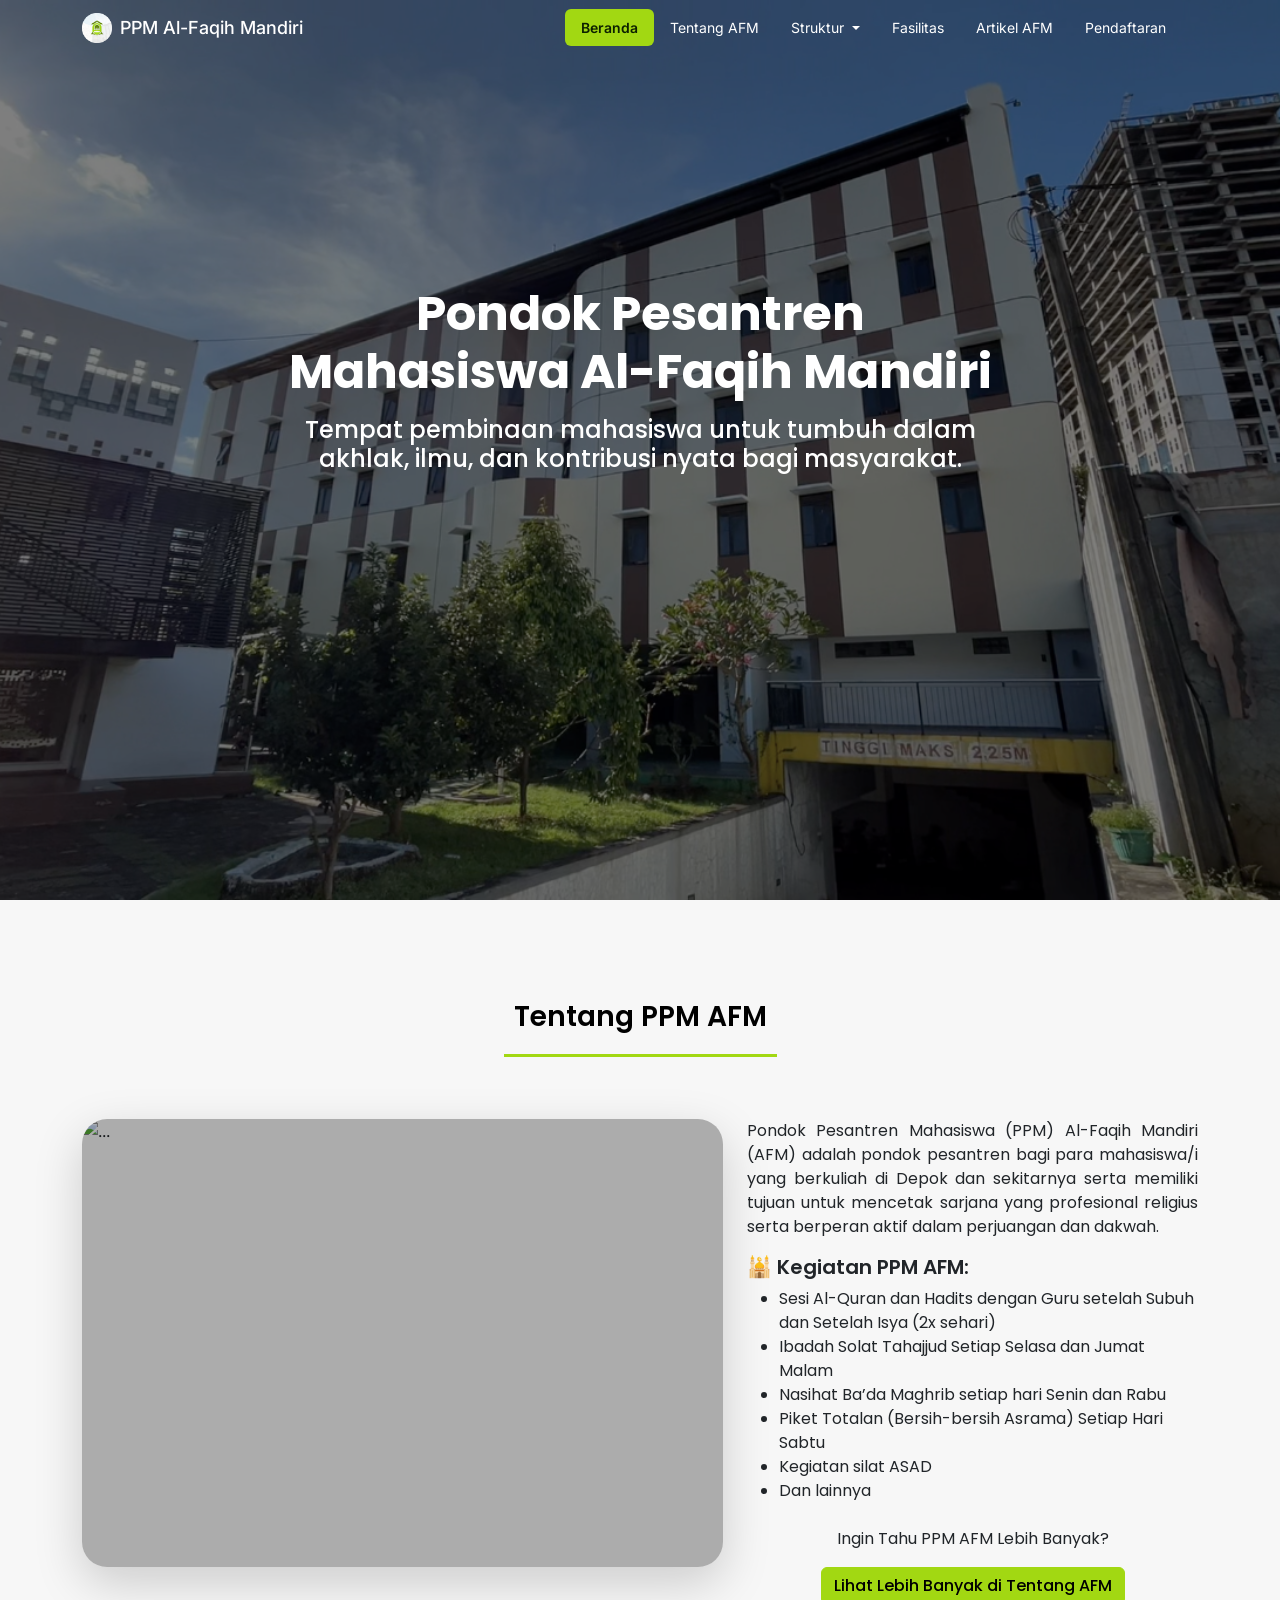
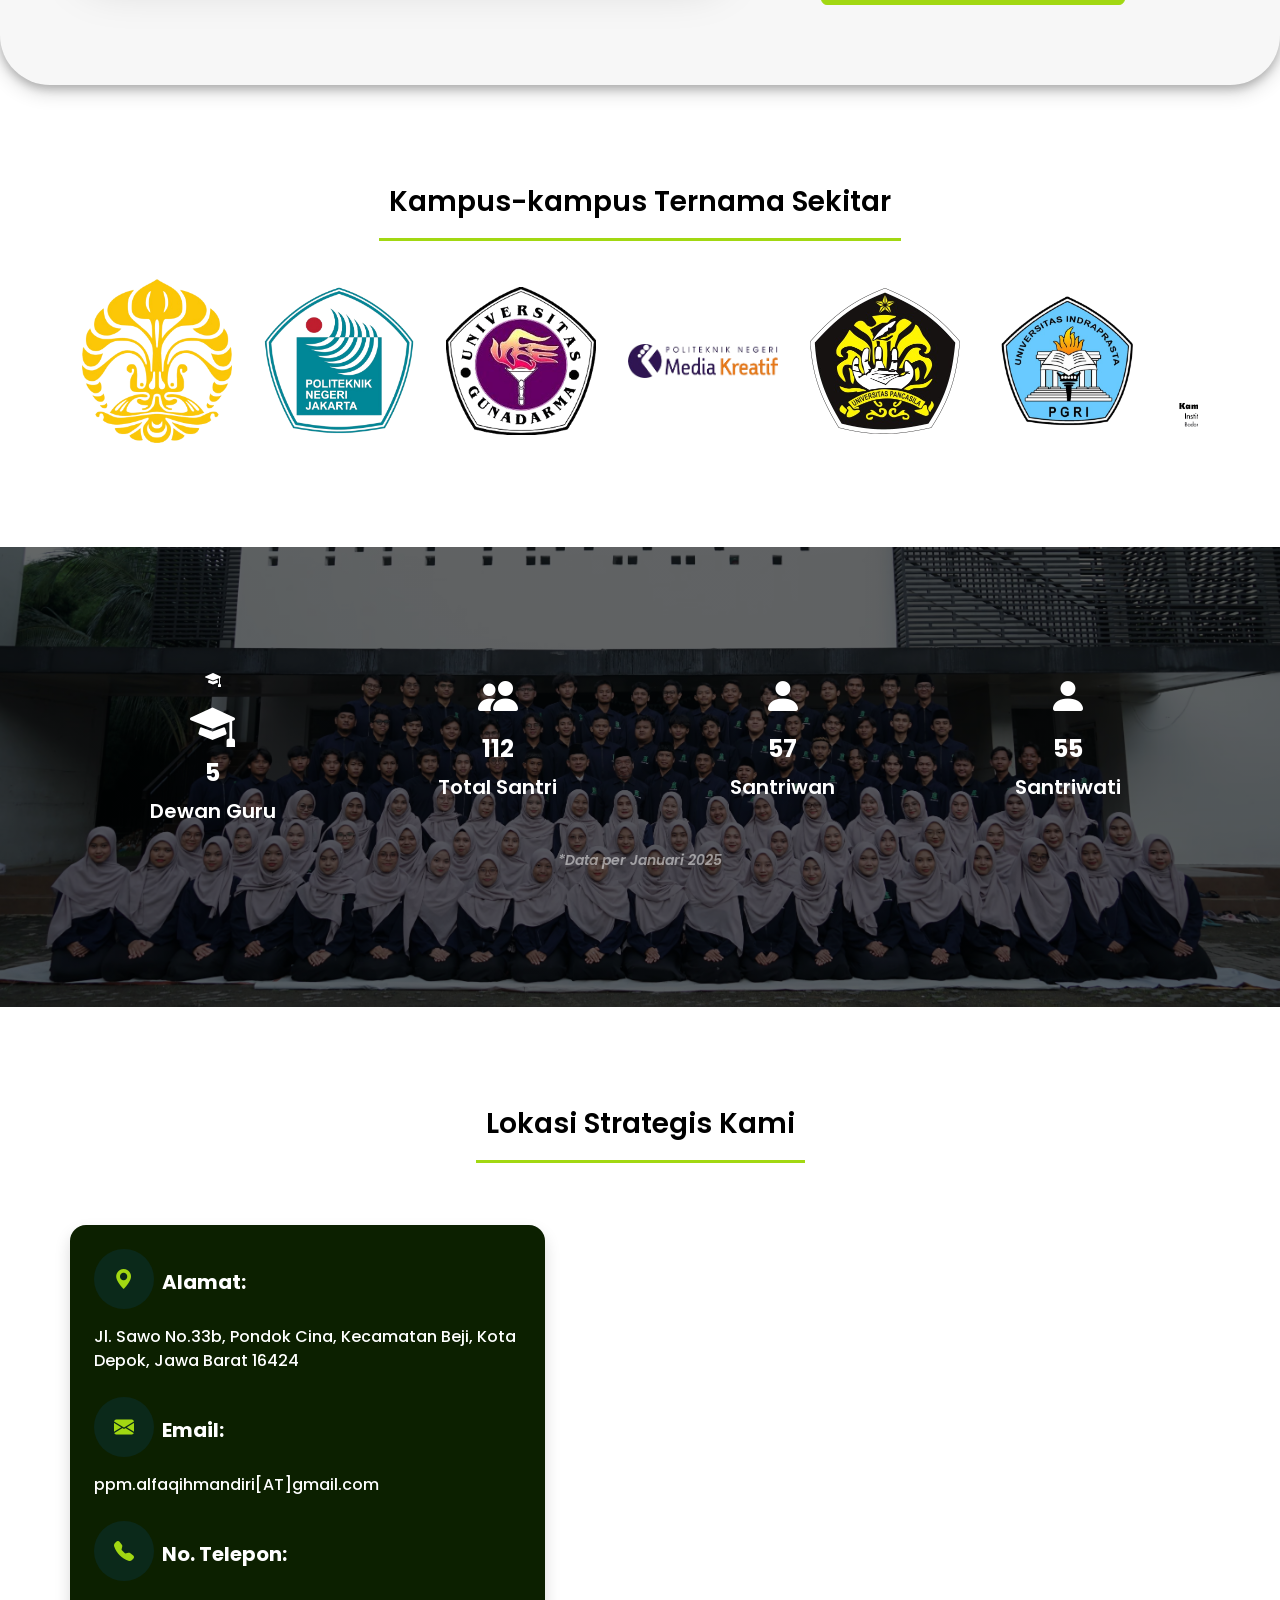
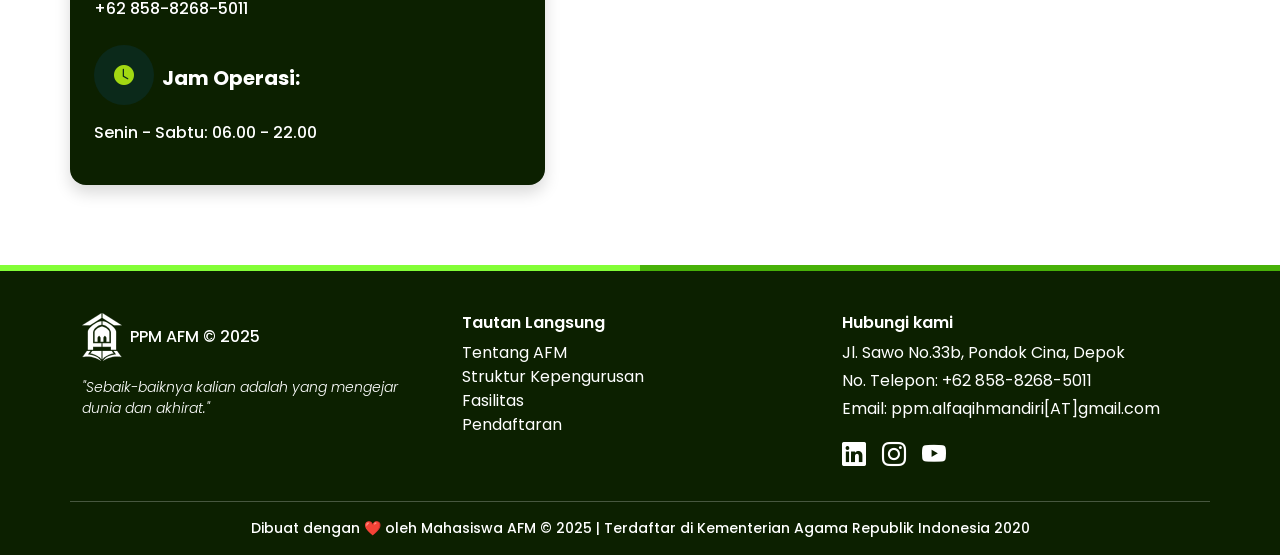
==== commit 54f5726c: "updated" ====
--- a/index.html
+++ b/index.html
@@ -150,14 +150,14 @@
             <div class="marquee-content" id="marqueeContent">
               <div class="marquee-track">
                 <!-- isi item berulang nearest campus -->
-                <img class="img-fluid" loading="lazy" width="150" height="163" src="assets/img/univ-1.png" alt="">
-                <img class="img-fluid" loading="lazy" width="150" height="163" src="assets/img/univ-2.png" alt="">
-                <img class="img-fluid" loading="lazy" width="150" height="163" src="assets/img/univ-3.png" alt="">
-                <img class="img-fluid" loading="lazy" width="150" height="163" src="assets/img/univ-4.png" alt="">
-                <img class="img-fluid" loading="lazy" width="150" height="163" src="assets/img/univ-5.png" alt="">
-                <img class="img-fluid" loading="lazy" width="150" height="163" src="assets/img/univ-6.png" alt="">
-                <img class="img-fluid" loading="lazy" width="150" height="163" src="assets/img/univ-7.png" alt="">
-                <img class="img-fluid" loading="lazy" width="150" height="163" src="assets/img/univ-8.png" alt="">
+                <img class="img-fluid" width="150" height="163" src="assets/img/univ-1.png" alt="">
+                <img class="img-fluid" width="150" height="163" src="assets/img/univ-2.png" alt="">
+                <img class="img-fluid" width="150" height="163" src="assets/img/univ-3.png" alt="">
+                <img class="img-fluid" width="150" height="163" src="assets/img/univ-4.png" alt="">
+                <img class="img-fluid" width="150" height="163" src="assets/img/univ-5.png" alt="">
+                <img class="img-fluid" width="150" height="163" src="assets/img/univ-6.png" alt="">
+                <img class="img-fluid" width="150" height="163" src="assets/img/univ-7.png" alt="">
+                <img class="img-fluid" width="150" height="163" src="assets/img/univ-8.png" alt="">
               </div>
             </div>
           </div>
@@ -189,7 +189,7 @@
           <!-- Total Mahasiswa/i -->
           <div class="col-6 col-md-3 mb-4">
             <i class="bi bi-people-fill fs-1 mb-2 d-block"></i>
-            <h4 class="fs-24 poppins-bold">92</h4>
+            <h4 class="fs-24 poppins-bold">112</h4>
             <p class="fs-20 poppins-semibold mb-0">Total Santri</p>
           </div>
 
@@ -198,7 +198,7 @@
             <i class="bi bi-person-fill fs-1 mb-2 d-block"></i>
 
             <!-- Data dari Aloha kemarin ada 58 -->
-            <h4 class="fs-24 poppins-bold">44</h4>
+            <h4 class="fs-24 poppins-bold">57</h4>
             <p class="fs-20 poppins-semibold mb-0">Santriwan</p>
           </div>
 
@@ -207,7 +207,7 @@
             <i class="bi bi-person-fill fs-1 mb-2 d-block"></i>
 
             <!-- Data dari Aloha kemarin ada 57 -->
-            <h4 class="fs-24 poppins-bold">48</h4>
+            <h4 class="fs-24 poppins-bold">55</h4>
             <p class="fs-20 poppins-semibold mb-0">Santriwati</p>
           </div>
 
--- a/assets/style.css
+++ b/assets/style.css
@@ -991,4 +991,20 @@
   display: flex;
   align-items: center;
   justify-content: center;
+}
+
+
+.hero-section {
+  position: relative;
+  height: 70vh;
+  background-size: cover;
+  background-position: center;
+  padding: 150px 0;
+  color: white;
+  text-align: center;
+}
+
+.hero-section .container {
+  position: relative;
+  z-index: 2;
 }
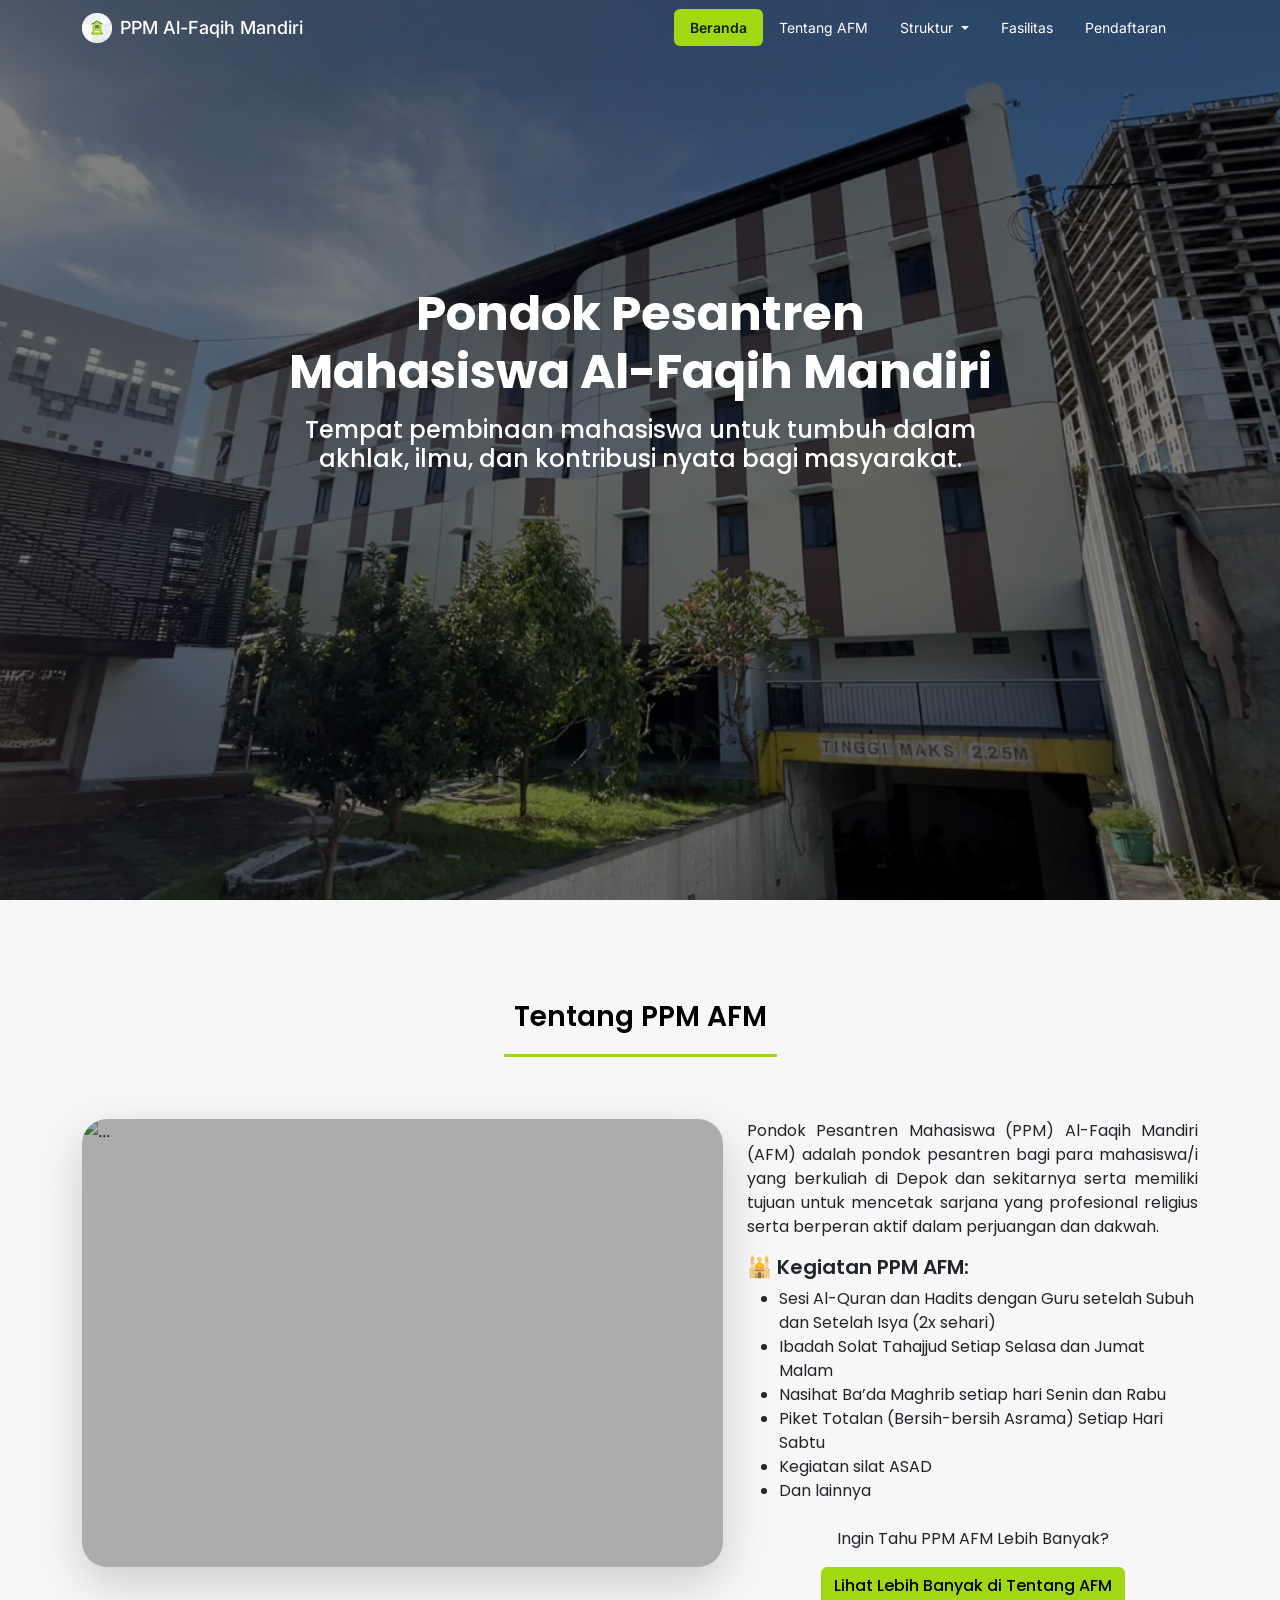
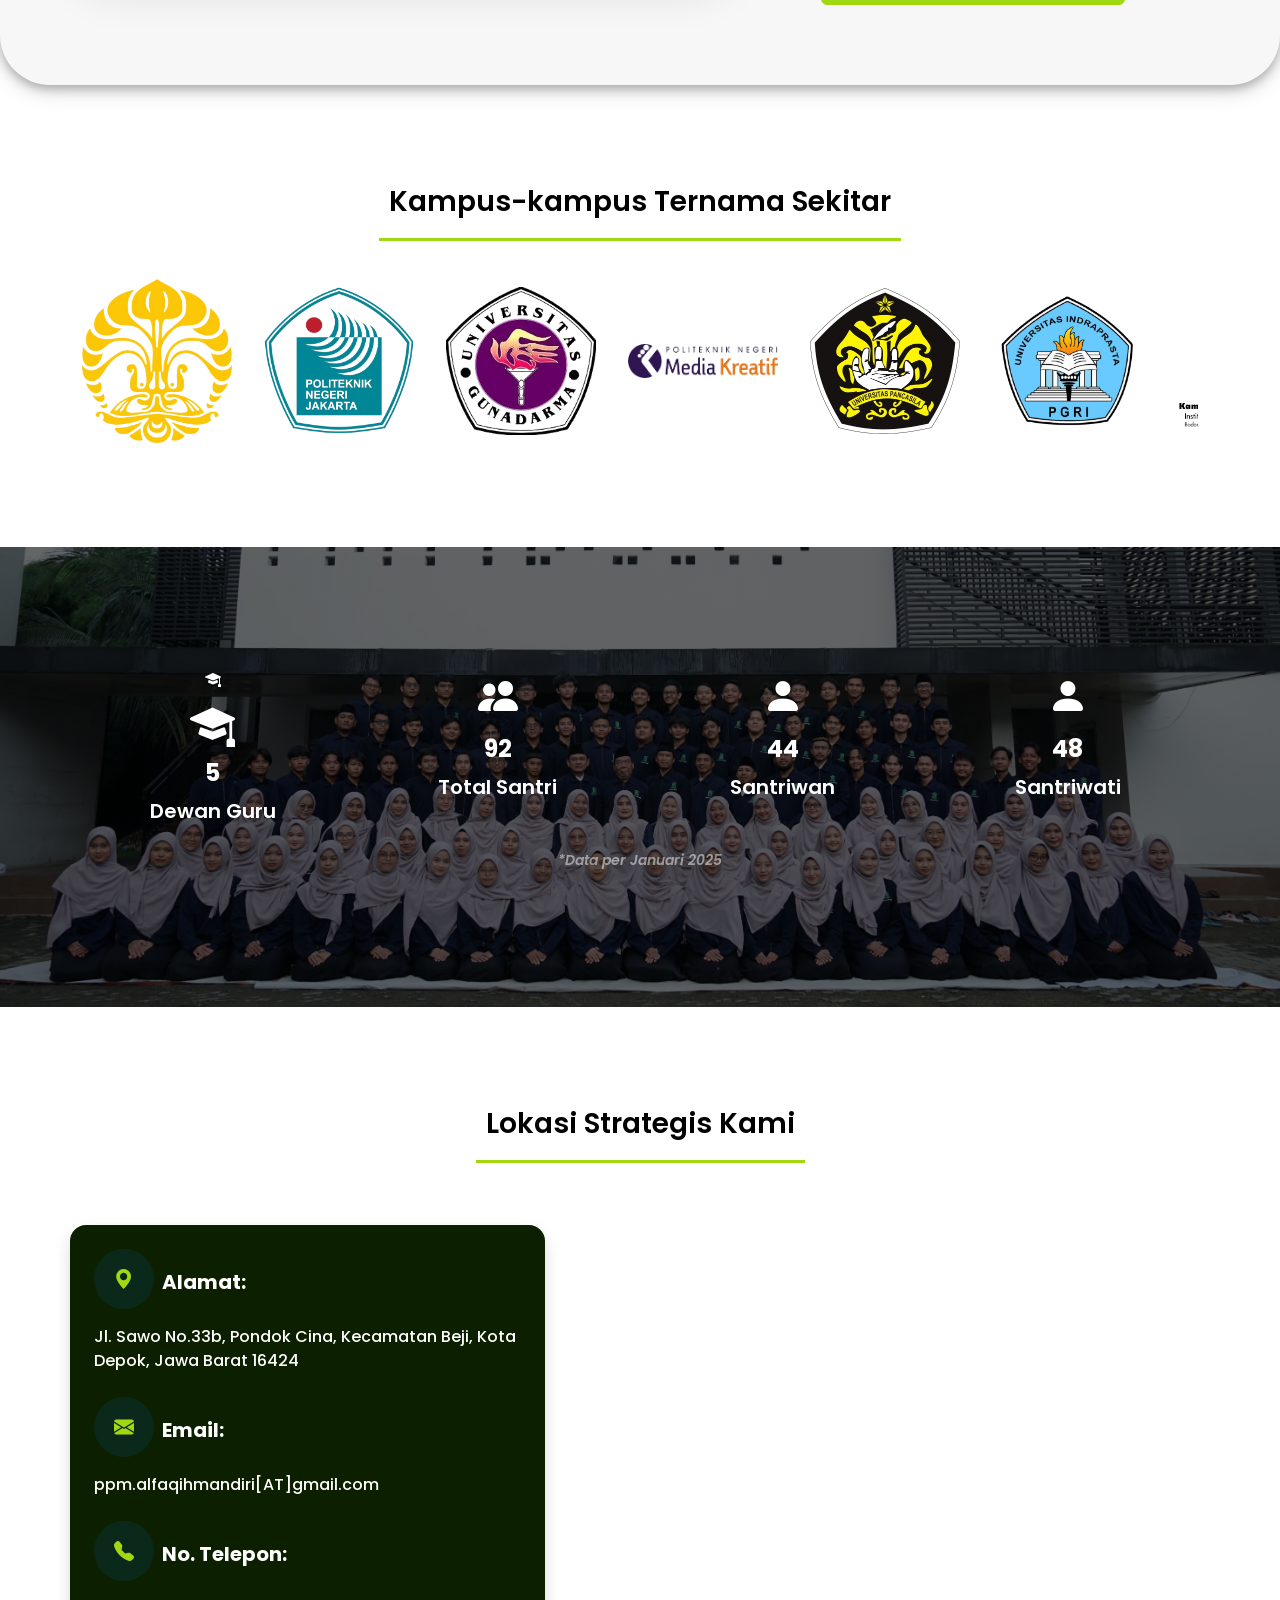
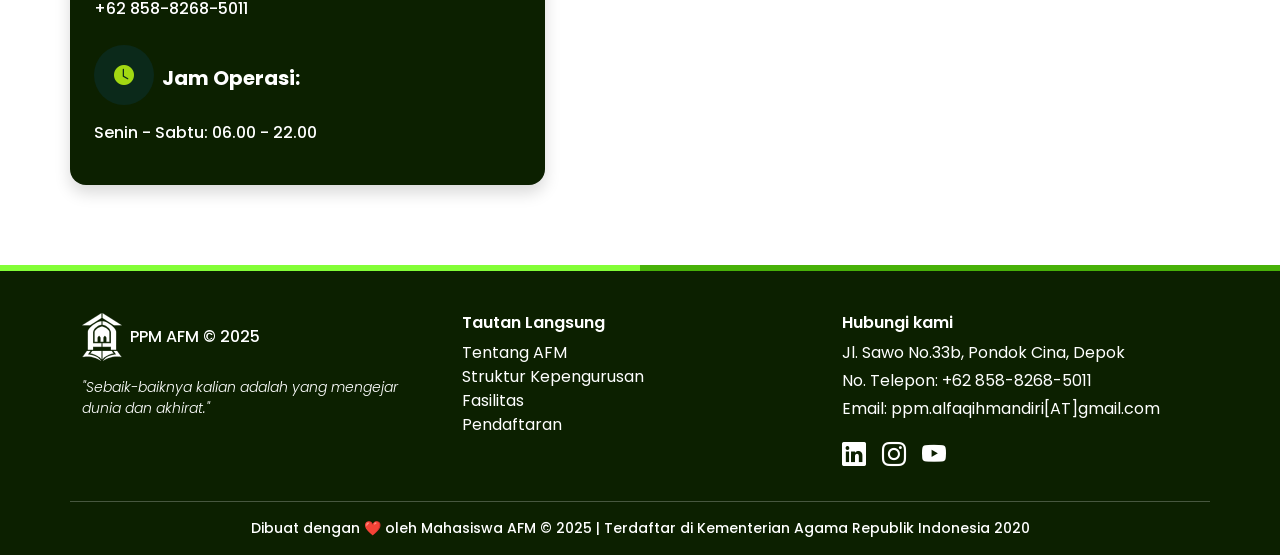
==== commit 97dafc59: "test" ====
--- a/index.html
+++ b/index.html
@@ -1,296 +1,494 @@
-<!doctype html>
+<!DOCTYPE html>
 <html lang="en">
-
-<head>
-  <meta charset="utf-8">
-  <meta name="viewport" content="width=device-width, initial-scale=1">
-  <title>PPM AFM</title>
-
-  <!-- Favicons -->
-  <link href="assets/img/logo-ppm.png" rel="icon" sizes="128x128">  
-
-  <!-- Bootstrap & Third Parties CSS -->
-  <link rel="stylesheet" href="https://cdn.jsdelivr.net/npm/bootstrap@5.2.0/dist/css/bootstrap.min.css" media="print"
-    onload="this.media='all'">
-  <link rel="stylesheet" href="https://cdn.jsdelivr.net/npm/bootstrap-icons@1.3.0/font/bootstrap-icons.css"
-    media="print" onload="this.media='all'">
-
-  <!-- Main CSS -->
-  <link href="assets/style.css" rel="stylesheet" media="print" onload="this.media='all'">
-
-  <!-- Sumber Font Website PPM -->
-  <link rel="preconnect" href="https://fonts.googleapis.com">
-  <link rel="preconnect" href="https://fonts.gstatic.com" crossorigin>
-  <link
-    href="https://fonts.googleapis.com/css2?family=Inter:ital,opsz,wght@0,14..32,100..900;1,14..32,100..900&family=Poppins:ital,wght@0,100;0,200;0,300;0,400;0,500;0,600;0,700;0,800;0,900;1,100;1,200;1,300;1,400;1,500;1,600;1,700;1,800;1,900&display=swap"
-    rel="stylesheet" media="print" onload="this.media='all'">
-
-</head>
-
-<body data-bs-spy="scroll" data-bs-target="#navbar-example">
-
-  <!-- Navigasi -->
-  <div id="navbar-ppm"></div>
-
-  <!-- Nama animasinya animated-section dan taronya di <div> di bawah inii (ada di style.css) -->
-  <!-- class="animated-section" -->
-  <!-- Landing -->
-  <div>
-    <section class="d-flex justify-content-center position-relative flex-column" style="height: 100vh;" id="home">
-
-      <div class="overlay"></div>
-
-      <!-- Video Berjalan -->
-      <video class="hero-video" id="video-berjalan" playsinline="playsinline" autoplay="autoplay" muted="muted"
-        loop="loop" preload="metadata"
-        poster="assets/img/beranda/beranda.png">
-        <source src="https://drive.bayar.id/s/M4AXczOCzRPKt87/download" type="video/webm">
-      </video>
-
-      <!-- Video Text -->
-      <div class="container text-center align-items-center position-relative" style="z-index: 999;">
-        <div class="row justify-content-center hero-section">
-          <div class="col-xl-8">
-            <!-- fade-down-in -->
-            <h1 class="fs-48 mb-3 text-white poppins-bold">Pondok Pesantren Mahasiswa Al-Faqih Mandiri</h1>
-            <h2 class="fs-24 text-white poppins-medium">Tempat pembinaan mahasiswa untuk tumbuh dalam akhlak, ilmu, dan kontribusi nyata bagi masyarakat.</h2>
+  <head>
+    <meta charset="utf-8" />
+    <meta name="viewport" content="width=device-width, initial-scale=1" />
+    <title>PPM AFM</title>
+
+    <!-- Favicons -->
+    <link href="assets/img/logo-ppm.png" rel="icon" sizes="128x128" />
+
+    <!-- Bootstrap & Third Parties CSS -->
+    <link
+      rel="stylesheet"
+      href="https://cdn.jsdelivr.net/npm/bootstrap@5.2.0/dist/css/bootstrap.min.css"
+      media="print"
+      onload="this.media='all'"
+    />
+    <link
+      rel="stylesheet"
+      href="https://cdn.jsdelivr.net/npm/bootstrap-icons@1.3.0/font/bootstrap-icons.css"
+      media="print"
+      onload="this.media='all'"
+    />
+
+    <!-- Main CSS -->
+    <link
+      href="assets/style.css"
+      rel="stylesheet"
+      media="print"
+      onload="this.media='all'"
+    />
+
+    <!-- Sumber Font Website PPM -->
+    <link rel="preconnect" href="https://fonts.googleapis.com" />
+    <link rel="preconnect" href="https://fonts.gstatic.com" crossorigin />
+    <link
+      href="https://fonts.googleapis.com/css2?family=Inter:ital,opsz,wght@0,14..32,100..900;1,14..32,100..900&family=Poppins:ital,wght@0,100;0,200;0,300;0,400;0,500;0,600;0,700;0,800;0,900;1,100;1,200;1,300;1,400;1,500;1,600;1,700;1,800;1,900&display=swap"
+      rel="stylesheet"
+      media="print"
+      onload="this.media='all'"
+    />
+  </head>
+
+  <body data-bs-spy="scroll" data-bs-target="#navbar-example">
+    <!-- Navigasi -->
+    <div id="navbar-ppm"></div>
+
+    <!-- Nama animasinya animated-section dan taronya di <div> di bawah inii (ada di style.css) -->
+    <!-- class="animated-section" -->
+    <!-- Landing -->
+    <div>
+      <section
+        class="d-flex justify-content-center position-relative flex-column"
+        style="height: 100vh"
+        id="home"
+      >
+        <div class="overlay"></div>
+
+        <!-- Video Berjalan -->
+        <video
+          class="hero-video"
+          id="video-berjalan"
+          playsinline="playsinline"
+          autoplay="autoplay"
+          muted="muted"
+          loop="loop"
+          preload="metadata"
+          poster="assets/img/beranda/beranda.png"
+        >
+          <source
+            src="https://drive.bayar.id/s/M4AXczOCzRPKt87/download"
+            type="video/webm"
+          />
+        </video>
+
+        <!-- Video Text -->
+        <div
+          class="container text-center align-items-center position-relative"
+          style="z-index: 999"
+        >
+          <div class="row justify-content-center hero-section">
+            <div class="col-xl-8">
+              <!-- fade-down-in -->
+              <h1 class="fs-48 mb-3 text-white poppins-bold">
+                Pondok Pesantren Mahasiswa Al-Faqih Mandiri
+              </h1>
+              <h2 class="fs-24 text-white poppins-medium">
+                Tempat pembinaan mahasiswa untuk tumbuh dalam akhlak, ilmu, dan
+                kontribusi nyata bagi masyarakat.
+              </h2>
+            </div>
           </div>
         </div>
-      </div>
-    </section>
-  </div>
-
-  <!-- Contents -->
-  <main>
-
-    <!-- Activities Section -->
-
-    <!-- Nama animasinya fade-down-in-on-scroll (ada di style.css) -->
-    <section class="d-flex " id="aboutme"
-      style="background-color: #F7F7F7; border-radius: 0 0 50px 50px; box-shadow: 0 4px 8px 0 rgba(0, 0, 0, 0.2), 0 6px 20px 0 rgba(0, 0, 0, 0.19);">
-      <div class="container mt-responsive m-auto justify-content-center">
-        <div class="mb-5" style="text-align: center;">
-          <h3 class="poppins-bold header-text">Tentang PPM AFM</h3>
-        </div>
-
-        <div class="row g-4">
-
-          <!-- Gambar Selama PPM -->
-          <div class="col-md-7">
-            <div id="carouselExampleSlidesOnly" class="carousel slide" data-bs-ride="carousel">
-              <div class="carousel-inner shadow-lg" style="border-radius: 25px;">
-                <div class="carousel-overlay"></div>
-
-                <div class="carousel-item active">
-                  <img src="assets/img/kegiatan/ngaji-2.JPG" loading="lazy" sizes="(max-width: 600px) 100vw, 50vw" class="d-block w-100" alt="...">
-                </div>
-                <div class="carousel-item">
-                  <img src="assets/img/kegiatan/ngaji.JPG" loading="lazy" sizes="(max-width: 600px) 100vw, 50vw" class="d-block w-100" alt="...">
-                </div>
-                <div class="carousel-item">
-                  <img src="assets/img/kegiatan/tahajud.jpeg" loading="lazy" sizes="(max-width: 600px) 100vw, 50vw" class="d-block w-100" alt="...">
-                </div>
-                <div class="carousel-item">
-                  <img src="assets/img/kegiatan/asad.jpeg" loading="lazy" sizes="(max-width: 600px) 100vw, 50vw" class="d-block w-100" alt="...">
-                </div>
-                <div class="carousel-item">
-                  <img src="assets/img/kegiatan/asad-2.jpeg" loading="lazy" sizes="(max-width: 600px) 100vw, 50vw" class="d-block w-100" alt="...">
-                </div>
-                <div class="carousel-item">
-                  <img src="assets/img/kegiatan/totalan.jpeg" loading="lazy" sizes="(max-width: 600px) 100vw, 50vw" class="d-block w-100" alt="...">
-                </div>
-                <div class="carousel-item">
-                  <img src="assets/img/kegiatan/totalan-2.jpeg" loading="lazy" sizes="(max-width: 600px) 100vw, 50vw" class="d-block w-100" alt="...">
-                </div>                
-                <div class="carousel-item">
-                  <img src="assets/img/kegiatan/wisuda.jpeg" loading="lazy" sizes="(max-width: 600px) 100vw, 50vw" class="d-block w-100" alt="...">
-                </div>                
-                <div class="carousel-item">
-                  <img src="assets/img/kegiatan/kegiatan-9.avif" loading="lazy" sizes="(max-width: 600px) 100vw, 50vw" class="d-block w-100" alt="...">
+      </section>
+    </div>
+
+    <!-- Contents -->
+    <main>
+      <!-- Activities Section -->
+
+      <!-- Nama animasinya fade-down-in-on-scroll (ada di style.css) -->
+      <section
+        class="d-flex"
+        id="aboutme"
+        style="
+          background-color: #f7f7f7;
+          border-radius: 0 0 50px 50px;
+          box-shadow: 0 4px 8px 0 rgba(0, 0, 0, 0.2),
+            0 6px 20px 0 rgba(0, 0, 0, 0.19);
+        "
+      >
+        <div class="container mt-responsive m-auto justify-content-center">
+          <div class="mb-5" style="text-align: center">
+            <h3 class="poppins-bold header-text">Tentang PPM AFM</h3>
+          </div>
+
+          <div class="row g-4">
+            <!-- Gambar Selama PPM -->
+            <div class="col-md-7">
+              <div
+                id="carouselExampleSlidesOnly"
+                class="carousel slide"
+                data-bs-ride="carousel"
+              >
+                <div
+                  class="carousel-inner shadow-lg"
+                  style="border-radius: 25px"
+                >
+                  <div class="carousel-overlay"></div>
+
+                  <div class="carousel-item active">
+                    <img
+                      src="assets/img/kegiatan/ngaji-2.JPG"
+                      loading="lazy"
+                      sizes="(max-width: 600px) 100vw, 50vw"
+                      class="d-block w-100"
+                      alt="..."
+                    />
+                  </div>
+                  <div class="carousel-item">
+                    <img
+                      src="assets/img/kegiatan/ngaji.JPG"
+                      loading="lazy"
+                      sizes="(max-width: 600px) 100vw, 50vw"
+                      class="d-block w-100"
+                      alt="..."
+                    />
+                  </div>
+                  <div class="carousel-item">
+                    <img
+                      src="assets/img/kegiatan/tahajud.jpeg"
+                      loading="lazy"
+                      sizes="(max-width: 600px) 100vw, 50vw"
+                      class="d-block w-100"
+                      alt="..."
+                    />
+                  </div>
+                  <div class="carousel-item">
+                    <img
+                      src="assets/img/kegiatan/asad.jpeg"
+                      loading="lazy"
+                      sizes="(max-width: 600px) 100vw, 50vw"
+                      class="d-block w-100"
+                      alt="..."
+                    />
+                  </div>
+                  <div class="carousel-item">
+                    <img
+                      src="assets/img/kegiatan/asad-2.jpeg"
+                      loading="lazy"
+                      sizes="(max-width: 600px) 100vw, 50vw"
+                      class="d-block w-100"
+                      alt="..."
+                    />
+                  </div>
+                  <div class="carousel-item">
+                    <img
+                      src="assets/img/kegiatan/totalan.jpeg"
+                      loading="lazy"
+                      sizes="(max-width: 600px) 100vw, 50vw"
+                      class="d-block w-100"
+                      alt="..."
+                    />
+                  </div>
+                  <div class="carousel-item">
+                    <img
+                      src="assets/img/kegiatan/totalan-2.jpeg"
+                      loading="lazy"
+                      sizes="(max-width: 600px) 100vw, 50vw"
+                      class="d-block w-100"
+                      alt="..."
+                    />
+                  </div>
+                  <div class="carousel-item">
+                    <img
+                      src="assets/img/kegiatan/wisuda.jpeg"
+                      loading="lazy"
+                      sizes="(max-width: 600px) 100vw, 50vw"
+                      class="d-block w-100"
+                      alt="..."
+                    />
+                  </div>
+                  <div class="carousel-item">
+                    <img
+                      src="assets/img/kegiatan/kegiatan-9.avif"
+                      loading="lazy"
+                      sizes="(max-width: 600px) 100vw, 50vw"
+                      class="d-block w-100"
+                      alt="..."
+                    />
+                  </div>
                 </div>
               </div>
             </div>
-          </div>
-
-          <!-- Tulisan Kegiatan PPM -->
-          <div class="col-md-5">
-            <p class="poppins-regular text-align-justify">Pondok Pesantren Mahasiswa (PPM) Al-Faqih Mandiri (AFM) adalah pondok
-              pesantren bagi para mahasiswa/i yang berkuliah di Depok dan sekitarnya serta
-              memiliki tujuan untuk mencetak sarjana yang profesional religius serta berperan
-              aktif dalam perjuangan dan dakwah.</p>
-
-            <h5 class="poppins-semibold">🕌 Kegiatan PPM AFM:</h5>
-            <ul class="poppins-regular">
-              <li>Sesi Al-Quran dan Hadits dengan Guru setelah Subuh dan Setelah Isya (2x sehari)</li>
-              <li>Ibadah Solat Tahajjud Setiap Selasa dan Jumat Malam</li>
-              <li>Nasihat Ba’da Maghrib setiap hari Senin dan Rabu</li>
-              <li>Piket Totalan (Bersih-bersih Asrama) Setiap Hari Sabtu</li>
-              <li>Kegiatan silat ASAD</li>
-              <li>Dan lainnya</li>
-            </ul>
-            <div class="text-center mt-4">
-              <p class="poppins-regular">Ingin Tahu PPM AFM Lebih Banyak?</p>
-              <a href="about.html" class="btn btn-primary poppins-medium">Lihat Lebih Banyak di Tentang AFM</a>
+
+            <!-- Tulisan Kegiatan PPM -->
+            <div class="col-md-5">
+              <p class="poppins-regular text-align-justify">
+                Pondok Pesantren Mahasiswa (PPM) Al-Faqih Mandiri (AFM) adalah
+                pondok pesantren bagi para mahasiswa/i yang berkuliah di Depok
+                dan sekitarnya serta memiliki tujuan untuk mencetak sarjana yang
+                profesional religius serta berperan aktif dalam perjuangan dan
+                dakwah.
+              </p>
+
+              <h5 class="poppins-semibold">🕌 Kegiatan PPM AFM:</h5>
+              <ul class="poppins-regular">
+                <li>
+                  Sesi Al-Quran dan Hadits dengan Guru setelah Subuh dan Setelah
+                  Isya (2x sehari)
+                </li>
+                <li>Ibadah Solat Tahajjud Setiap Selasa dan Jumat Malam</li>
+                <li>Nasihat Ba’da Maghrib setiap hari Senin dan Rabu</li>
+                <li>Piket Totalan (Bersih-bersih Asrama) Setiap Hari Sabtu</li>
+                <li>Kegiatan silat ASAD</li>
+                <li>Dan lainnya</li>
+              </ul>
+              <div class="text-center mt-4">
+                <p class="poppins-regular">Ingin Tahu PPM AFM Lebih Banyak?</p>
+                <a href="about.html" class="btn btn-primary poppins-medium"
+                  >Lihat Lebih Banyak di Tentang AFM</a
+                >
+              </div>
             </div>
           </div>
         </div>
-
-      </div>
-    </section>
-
-    <!-- Nearby Campuses Section -->
-    <section class="d-flex" id="nearest">
-      <div class="container">
-        <div style="text-align: center;">
-          <h3 class="poppins-bold header-text">Kampus-kampus Ternama Sekitar</h3>
+      </section>
+
+      <!-- Nearby Campuses Section -->
+      <section class="d-flex" id="nearest">
+        <div class="container">
+          <div style="text-align: center">
+            <h3 class="poppins-bold header-text">
+              Kampus-kampus Ternama Sekitar
+            </h3>
+          </div>
+
+          <div class="position-relative d-flex overflow-x-hidden py-lg-4 pt-4">
+            <div class="d-flex gap-3">
+              <div class="marquee-content" id="marqueeContent">
+                <div class="marquee-track">
+                  <!-- isi item berulang nearest campus -->
+                  <img
+                    class="img-fluid"
+                    width="150"
+                    height="163"
+                    src="assets/img/univ-1.png"
+                    alt=""
+                  />
+                  <img
+                    class="img-fluid"
+                    width="150"
+                    height="163"
+                    src="assets/img/univ-2.png"
+                    alt=""
+                  />
+                  <img
+                    class="img-fluid"
+                    width="150"
+                    height="163"
+                    src="assets/img/univ-3.png"
+                    alt=""
+                  />
+                  <img
+                    class="img-fluid"
+                    width="150"
+                    height="163"
+                    src="assets/img/univ-4.png"
+                    alt=""
+                  />
+                  <img
+                    class="img-fluid"
+                    width="150"
+                    height="163"
+                    src="assets/img/univ-5.png"
+                    alt=""
+                  />
+                  <img
+                    class="img-fluid"
+                    width="150"
+                    height="163"
+                    src="assets/img/univ-6.png"
+                    alt=""
+                  />
+                  <img
+                    class="img-fluid"
+                    width="150"
+                    height="163"
+                    src="assets/img/univ-7.png"
+                    alt=""
+                  />
+                  <img
+                    class="img-fluid"
+                    width="150"
+                    height="163"
+                    src="assets/img/univ-8.png"
+                    alt=""
+                  />
+                </div>
+              </div>
+            </div>
+          </div>
         </div>
-
-        <div class="position-relative d-flex overflow-x-hidden py-lg-4 pt-4">
-          <div class="d-flex gap-3">
-            <div class="marquee-content" id="marqueeContent">
-              <div class="marquee-track">
-                <!-- isi item berulang nearest campus -->
-                <img class="img-fluid" width="150" height="163" src="assets/img/univ-1.png" alt="">
-                <img class="img-fluid" width="150" height="163" src="assets/img/univ-2.png" alt="">
-                <img class="img-fluid" width="150" height="163" src="assets/img/univ-3.png" alt="">
-                <img class="img-fluid" width="150" height="163" src="assets/img/univ-4.png" alt="">
-                <img class="img-fluid" width="150" height="163" src="assets/img/univ-5.png" alt="">
-                <img class="img-fluid" width="150" height="163" src="assets/img/univ-6.png" alt="">
-                <img class="img-fluid" width="150" height="163" src="assets/img/univ-7.png" alt="">
-                <img class="img-fluid" width="150" height="163" src="assets/img/univ-8.png" alt="">
+      </section>
+
+      <!-- Total Mahasiswa and Degur -->
+      <section
+        class="total-mahasiswa d-flex text-center align-items-center"
+        id="totalmahasiswa"
+      >
+        <div class="container">
+          <div class="row text-white justify-content-center">
+            <!-- Dewan Guru -->
+            <div class="col-6 col-md-3 mb-4">
+              <i class="bi bi-mortarboard-fill"></i>
+              <div class="mb-2 fs-1">
+                <svg
+                  xmlns="http://www.w3.org/2000/svg"
+                  width="45"
+                  height="45"
+                  fill="currentColor"
+                  class="bi bi-mortarboard-fill"
+                  viewBox="0 0 16 16"
+                >
+                  <path
+                    d="M8.211 2.047a.5.5 0 0 0-.422 0l-7.5 3.5a.5.5 0 0 0 .025.917l7.5 3a.5.5 0 0 0 .372 0L14 7.14V13a1 1 0 0 0-1 1v2h3v-2a1 1 0 0 0-1-1V6.739l.686-.275a.5.5 0 0 0 .025-.917z"
+                  />
+                  <path
+                    d="M4.176 9.032a.5.5 0 0 0-.656.327l-.5 1.7a.5.5 0 0 0 .294.605l4.5 1.8a.5.5 0 0 0 .372 0l4.5-1.8a.5.5 0 0 0 .294-.605l-.5-1.7a.5.5 0 0 0-.656-.327L8 10.466z"
+                  />
+                </svg>
               </div>
+              <h4 class="fs-24 poppins-bold">5</h4>
+              <p class="fs-20 poppins-semibold mb-0">Dewan Guru</p>
+            </div>
+
+            <!-- Total Mahasiswa/i -->
+            <div class="col-6 col-md-3 mb-4">
+              <i class="bi bi-people-fill fs-1 mb-2 d-block"></i>
+              <h4 class="fs-24 poppins-bold">92</h4>
+              <p class="fs-20 poppins-semibold mb-0">Total Santri</p>
+            </div>
+
+            <!-- Mahasiswa -->
+            <div class="col-6 col-md-3 mb-4">
+              <i class="bi bi-person-fill fs-1 mb-2 d-block"></i>
+
+              <!-- Data dari Aloha kemarin ada 58 -->
+              <h4 class="fs-24 poppins-bold">44</h4>
+              <p class="fs-20 poppins-semibold mb-0">Santriwan</p>
+            </div>
+
+            <!-- Mahasiswi -->
+            <div class="col-6 col-md-3 mb-4">
+              <i class="bi bi-person-fill fs-1 mb-2 d-block"></i>
+
+              <!-- Data dari Aloha kemarin ada 57 -->
+              <h4 class="fs-24 poppins-bold">48</h4>
+              <p class="fs-20 poppins-semibold mb-0">Santriwati</p>
+            </div>
+
+            <div class="col-12">
+              <p
+                class="text-white-50 small text-center poppins-semibold-italic"
+              >
+                *Data per Januari 2025
+              </p>
             </div>
           </div>
         </div>
-      </div>
-    </section>
-
-    <!-- Total Mahasiswa and Degur -->
-    <section class="total-mahasiswa d-flex text-center align-items-center" id="totalmahasiswa">
-      <div class="container">
-        <div class="row text-white justify-content-center">
-
-          <!-- Dewan Guru -->
-          <div class="col-6 col-md-3 mb-4">
-            <i class="bi bi-mortarboard-fill"></i>
-            <div class="mb-2 fs-1">
-              <svg xmlns="http://www.w3.org/2000/svg" width="45" height="45" fill="currentColor"
-                class="bi bi-mortarboard-fill" viewBox="0 0 16 16">
-                <path
-                  d="M8.211 2.047a.5.5 0 0 0-.422 0l-7.5 3.5a.5.5 0 0 0 .025.917l7.5 3a.5.5 0 0 0 .372 0L14 7.14V13a1 1 0 0 0-1 1v2h3v-2a1 1 0 0 0-1-1V6.739l.686-.275a.5.5 0 0 0 .025-.917z" />
-                <path
-                  d="M4.176 9.032a.5.5 0 0 0-.656.327l-.5 1.7a.5.5 0 0 0 .294.605l4.5 1.8a.5.5 0 0 0 .372 0l4.5-1.8a.5.5 0 0 0 .294-.605l-.5-1.7a.5.5 0 0 0-.656-.327L8 10.466z" />
-              </svg>
-            </div>
-            <h4 class="fs-24 poppins-bold">5</h4>
-            <p class="fs-20 poppins-semibold mb-0">Dewan Guru</p>
-          </div>
-
-          <!-- Total Mahasiswa/i -->
-          <div class="col-6 col-md-3 mb-4">
-            <i class="bi bi-people-fill fs-1 mb-2 d-block"></i>
-            <h4 class="fs-24 poppins-bold">112</h4>
-            <p class="fs-20 poppins-semibold mb-0">Total Santri</p>
-          </div>
-
-          <!-- Mahasiswa -->
-          <div class="col-6 col-md-3 mb-4">
-            <i class="bi bi-person-fill fs-1 mb-2 d-block"></i>
-
-            <!-- Data dari Aloha kemarin ada 58 -->
-            <h4 class="fs-24 poppins-bold">57</h4>
-            <p class="fs-20 poppins-semibold mb-0">Santriwan</p>
-          </div>
-
-          <!-- Mahasiswi -->
-          <div class="col-6 col-md-3 mb-4">
-            <i class="bi bi-person-fill fs-1 mb-2 d-block"></i>
-
-            <!-- Data dari Aloha kemarin ada 57 -->
-            <h4 class="fs-24 poppins-bold">55</h4>
-            <p class="fs-20 poppins-semibold mb-0">Santriwati</p>
-          </div>
-
-          <div class="col-12">
-            <p class="text-white-50 small text-center poppins-semibold-italic">*Data per Januari 2025</p>
+      </section>
+
+      <!-- Location PPM AFM Section -->
+      <section class="d-flex">
+        <div class="container">
+          <div class="mb-5" style="text-align: center">
+            <h3 class="poppins-bold header-text">Lokasi Strategis Kami</h3>
+          </div>
+
+          <div class="row g-4 align-items-stretch">
+            <!-- Kontak PPM Kiri -->
+            <div
+              class="col-md-5 text-white p-4 rounded-4 shadow location-box"
+              style="background-color: var(--primary-color)"
+            >
+              <h5 class="poppins-bold mb-3 align-items-center">
+                <i
+                  class="bi bi-geo-alt-fill me-2 green-light-color icon-circle"
+                ></i
+                >Alamat:
+              </h5>
+              <p class="poppins-medium">
+                Jl. Sawo No.33b, Pondok Cina, Kecamatan Beji, Kota Depok, Jawa
+                Barat 16424
+              </p>
+
+              <h5 class="poppins-bold mt-4 mb-3">
+                <i
+                  class="bi bi-envelope-fill me-2 green-light-color icon-circle"
+                ></i
+                >Email:
+              </h5>
+              <p class="poppins-medium">ppm.alfaqihmandiri[AT]gmail.com</p>
+
+              <h5 class="poppins-bold mt-4 mb-3">
+                <i
+                  class="bi bi-telephone-fill me-2 green-light-color icon-circle"
+                ></i
+                >No. Telepon:
+              </h5>
+              <p class="poppins-medium">+62 858-8268-5011</p>
+
+              <h5 class="poppins-bold mt-4 mb-3">
+                <i
+                  class="bi bi-clock-fill me-2 green-light-color icon-circle"
+                ></i
+                >Jam Operasi:
+              </h5>
+              <p class="poppins-medium">Senin - Sabtu: 06.00 - 22.00</p>
+            </div>
+
+            <!-- Peta PPM Kanan -->
+            <div class="col-md-7 map-box">
+              <iframe
+                loading="lazy"
+                title="Landing Video PPM"
+                class="map-item rounded-4"
+                width="100%"
+                height="100%"
+                src="https://www.google.com/maps/embed?pb=!1m18!1m12!1m3!1d3965.241627011433!2d106.8302453883966!3d-6.362766414862501!2m3!1f0!2f0!3f0!3m2!1i1024!2i768!4f13.1!3m3!1m2!1s0x2e69eda10e3924d7%3A0xae90911f67ac448f!2sAl%20Faqih%20Mandiri%20Islamic%20Boarding%20School!5e0!3m2!1sen!2sid!4v1742930567075!5m2!1sen!2sid"
+                style="border: 0"
+                allowfullscreen=""
+                referrerpolicy="no-referrer-when-downgrade"
+              >
+              </iframe>
+            </div>
           </div>
         </div>
-      </div>
-    </section>
-
-    <!-- Location PPM AFM Section -->
-    <section class="d-flex">
-      <div class="container">
-        <div class="mb-5" style="text-align: center;">
-          <h3 class="poppins-bold header-text">Lokasi Strategis Kami</h3>
-        </div>
-
-        <div class="row g-4 align-items-stretch">
-          <!-- Kontak PPM Kiri -->
-          <div class="col-md-5 text-white p-4 rounded-4 shadow location-box"
-            style="background-color: var(--primary-color);">
-            <h5 class="poppins-bold mb-3 align-items-center"><i class="bi bi-geo-alt-fill me-2 green-light-color icon-circle"></i>Alamat:
-            </h5>
-            <p class="poppins-medium">Jl. Sawo No.33b, Pondok Cina, Kecamatan Beji, Kota Depok, Jawa Barat 16424</p>
-
-            <h5 class="poppins-bold mt-4 mb-3"><i class="bi bi-envelope-fill me-2 green-light-color icon-circle"></i>Email:</h5>
-            <p class="poppins-medium">ppm.alfaqihmandiri[AT]gmail.com</p>
-
-            <h5 class="poppins-bold mt-4 mb-3"><i class="bi bi-telephone-fill me-2 green-light-color icon-circle"></i>No. Telepon:</h5>
-            <p class="poppins-medium">+62 858-8268-5011</p>
-
-            <h5 class="poppins-bold mt-4 mb-3"><i class="bi bi-clock-fill me-2 green-light-color icon-circle"></i>Jam Operasi:</h5>
-            <p class="poppins-medium">Senin - Sabtu: 06.00 - 22.00</p>
-
-          </div>
-
-          <!-- Peta PPM Kanan -->
-          <div class="col-md-7 map-box">
-
-            <iframe loading="lazy" title="Landing Video PPM" class="map-item rounded-4" width="100%" height="100%"
-              src="https://www.google.com/maps/embed?pb=!1m18!1m12!1m3!1d3965.241627011433!2d106.8302453883966!3d-6.362766414862501!2m3!1f0!2f0!3f0!3m2!1i1024!2i768!4f13.1!3m3!1m2!1s0x2e69eda10e3924d7%3A0xae90911f67ac448f!2sAl%20Faqih%20Mandiri%20Islamic%20Boarding%20School!5e0!3m2!1sen!2sid!4v1742930567075!5m2!1sen!2sid"
-              style="border:0;" allowfullscreen="" referrerpolicy="no-referrer-when-downgrade">
-            </iframe>
-
-          </div>
-        </div>
-      </div>
-    </section>
-  </main>
-
-  <!-- Footer PPM -->
-  <div id="footer-ppm"></div>
-
-
-  <!-- JavaScript -->
-  <!-- Bootstrap JS -->
-  <script src="https://cdn.jsdelivr.net/npm/bootstrap@5.2.0/dist/js/bootstrap.bundle.min.js"></script>
-
-  <!-- Jquery JS -->
-  <script src="https://code.jquery.com/jquery-3.6.0.min.js"></script>
-
-  <!-- Main JS -->
-  <script src="assets/main.js"></script>
-
-  <script>
-    // Semuanya ini adalah script untuk mengatur navbar ketika file sudah ready
-    $(document).ready(function () {
-      // Ini fungsinya untuk meng-clone isi dari .marquee-track (yang ada di nearest campus)
-      // ke dalam #marqueeContent
-      // Jadi nanti isi dari .marquee-track akan diulang 2x
-      const track = document.querySelector('.marquee-track');
-      if (track) {
-        track.innerHTML += track.innerHTML;
-      }
-
-      // Atau bisa juga pakai jQuery
-      // const $marqueeContent = $('#marqueeContent');
-      const $track = $('.marquee-track');
-      const $clone = $track.clone();
-      $('#marqueeContent').append($clone);
-    });
-  </script>
-
-</body>
-
-</html>+      </section>
+    </main>
+
+    <!-- Footer PPM -->
+    <div id="footer-ppm"></div>
+
+    <!-- JavaScript -->
+    <!-- Bootstrap JS -->
+    <script src="https://cdn.jsdelivr.net/npm/bootstrap@5.2.0/dist/js/bootstrap.bundle.min.js"></script>
+
+    <!-- Jquery JS -->
+    <script src="https://code.jquery.com/jquery-3.6.0.min.js"></script>
+
+    <!-- Main JS -->
+    <script src="assets/main.js"></script>
+
+    <script>
+      // Semuanya ini adalah script untuk mengatur navbar ketika file sudah ready
+      $(document).ready(function () {
+        // Ini fungsinya untuk meng-clone isi dari .marquee-track (yang ada di nearest campus)
+        // ke dalam #marqueeContent
+        // Jadi nanti isi dari .marquee-track akan diulang 2x
+        const track = document.querySelector(".marquee-track");
+        if (track) {
+          track.innerHTML += track.innerHTML;
+        }
+
+        // Atau bisa juga pakai jQuery
+        // const $marqueeContent = $('#marqueeContent');
+        const $track = $(".marquee-track");
+        const $clone = $track.clone();
+        $("#marqueeContent").append($clone);
+      });
+    </script>
+  </body>
+</html>
--- a/assets/style.css
+++ b/assets/style.css
@@ -2,7 +2,7 @@
 :root {
   --primary-color: #0c2000;
   --secondary-color: #f5f5f5;
-  --nav-link-color-active: #A2D812;
+  --nav-link-color-active: #a2d812;
   --nav-link-color-active-rgb: 162, 216, 18;
 
   --card-left-color: #83fe37;
@@ -245,7 +245,7 @@
 }
 
 .navbar-nav .nav-link.active,
-.navbar-nav .show>.nav-link {
+.navbar-nav .show > .nav-link {
   color: white;
   font-weight: 600;
 }
@@ -409,7 +409,6 @@
 
 /* Bagian Location PPM */
 @media (max-width: 767.98px) {
-
   .location-box,
   .map-box {
     border-radius: 15px !important;
@@ -456,7 +455,6 @@
   .map-item {
     height: 50vh !important;
   }
-
 }
 
 .carousel-overlay {
@@ -476,7 +474,8 @@
 
 /* Background full gambar */
 .total-mahasiswa {
-  background: linear-gradient(rgba(0, 0, 0, 0.6), rgba(0, 0, 0, 0.6)), url(img/jumlah.avif) center center;
+  background: linear-gradient(rgba(0, 0, 0, 0.6), rgba(0, 0, 0, 0.6)),
+    url(img/jumlah.avif) center center;
   background-size: cover;
   padding: 120px 0;
 }
@@ -536,7 +535,7 @@
 
 .card-ppm .card-body::before,
 .card-ppm .card-body::after {
-  content: '';
+  content: "";
   position: absolute;
   top: 0;
   height: 4px; /* Ketebalan garis */
@@ -622,7 +621,7 @@
 }
 
 .view-resume-button::before {
-  content: '';
+  content: "";
   position: absolute;
   bottom: 0;
   left: 0;
@@ -645,7 +644,6 @@
 
 .view-resume-button::before {
   transition: transform 0.4s ease, opacity 0.4s ease;
-  ;
 }
 
 .view-resume-button:not(:hover)::before {
@@ -674,10 +672,11 @@
   transform-origin: top center;
   -webkit-transform: scale3d(1, 0, 1);
   transform: scale3d(1, 0, 1);
-  -webkit-transition: -webkit-transform .6s cubic-bezier(.19, 1, .22, 1);
-  transition: -webkit-transform .6s cubic-bezier(.19, 1, .22, 1);
-  transition: transform .6s cubic-bezier(.19, 1, .22, 1);
-  transition: transform .6s cubic-bezier(.19, 1, .22, 1), -webkit-transform .6s cubic-bezier(.19, 1, .22, 1);
+  -webkit-transition: -webkit-transform 0.6s cubic-bezier(0.19, 1, 0.22, 1);
+  transition: -webkit-transform 0.6s cubic-bezier(0.19, 1, 0.22, 1);
+  transition: transform 0.6s cubic-bezier(0.19, 1, 0.22, 1);
+  transition: transform 0.6s cubic-bezier(0.19, 1, 0.22, 1),
+    -webkit-transform 0.6s cubic-bezier(0.19, 1, 0.22, 1);
 }
 
 .btn .text {
@@ -686,8 +685,8 @@
   color: #fff;
   text-transform: uppercase;
   width: 100%;
-  -webkit-transition: color .5s cubic-bezier(.19, 1, .22, 1);
-  transition: color .5s cubic-bezier(.19, 1, .22, 1);
+  -webkit-transition: color 0.5s cubic-bezier(0.19, 1, 0.22, 1);
+  transition: color 0.5s cubic-bezier(0.19, 1, 0.22, 1);
 }
 
 section .hero-video {
@@ -787,7 +786,7 @@
   background: rgba(0, 0, 0, 0.7);
   color: white;
   padding: 10px;
-  font-family: 'Poppins', sans-serif;
+  font-family: "Poppins", sans-serif;
   font-weight: 600;
 }
 
@@ -813,7 +812,7 @@
 .badge {
   font-weight: 500;
   padding: 8px 12px;
-  background-color: var(--nav-link-color-active, #A2D812);
+  background-color: var(--nav-link-color-active, #a2d812);
   color: black;
   margin-right: 5px;
   margin-bottom: 5px;
@@ -842,7 +841,7 @@
 }
 
 /* Swiper navigation buttons */
-.swiper-button-next, 
+.swiper-button-next,
 .swiper-button-prev {
   color: var(--nav-link-color-active) !important;
 }
@@ -857,7 +856,7 @@
     height: 250px;
     margin-bottom: 20px;
   }
-  
+
   .facilitiesSwiper .swiper-slide {
     height: 250px;
   }
@@ -875,7 +874,7 @@
   .facility-image-container {
     height: 200px;
   }
-  
+
   .facilitiesSwiper .swiper-slide {
     height: 200px;
   }
@@ -905,7 +904,7 @@
 
 footer::before,
 footer::after {
-  content: '';
+  content: "";
   position: absolute;
   top: 0;
   height: 6px; /* Ketebalan garis */
@@ -936,7 +935,7 @@
 
 .header-division::before,
 .header-division::after {
-  content: '';
+  content: "";
   position: absolute;
   bottom: 0;
   height: 6px; /* Ketebalan garis */
@@ -993,7 +992,6 @@
   justify-content: center;
 }
 
-
 .hero-section {
   position: relative;
   height: 70vh;
@@ -1007,4 +1005,18 @@
 .hero-section .container {
   position: relative;
   z-index: 2;
-}+}
+
+/* Tambahkan di style.css jika ingin skeleton lebih halus */
+#navbar-ppm > div,
+#footer-ppm > div {
+  animation: skeleton-loading 1s linear infinite alternate;
+}
+@keyframes skeleton-loading {
+  0% {
+    opacity: 0.7;
+  }
+  100% {
+    opacity: 1;
+  }
+}
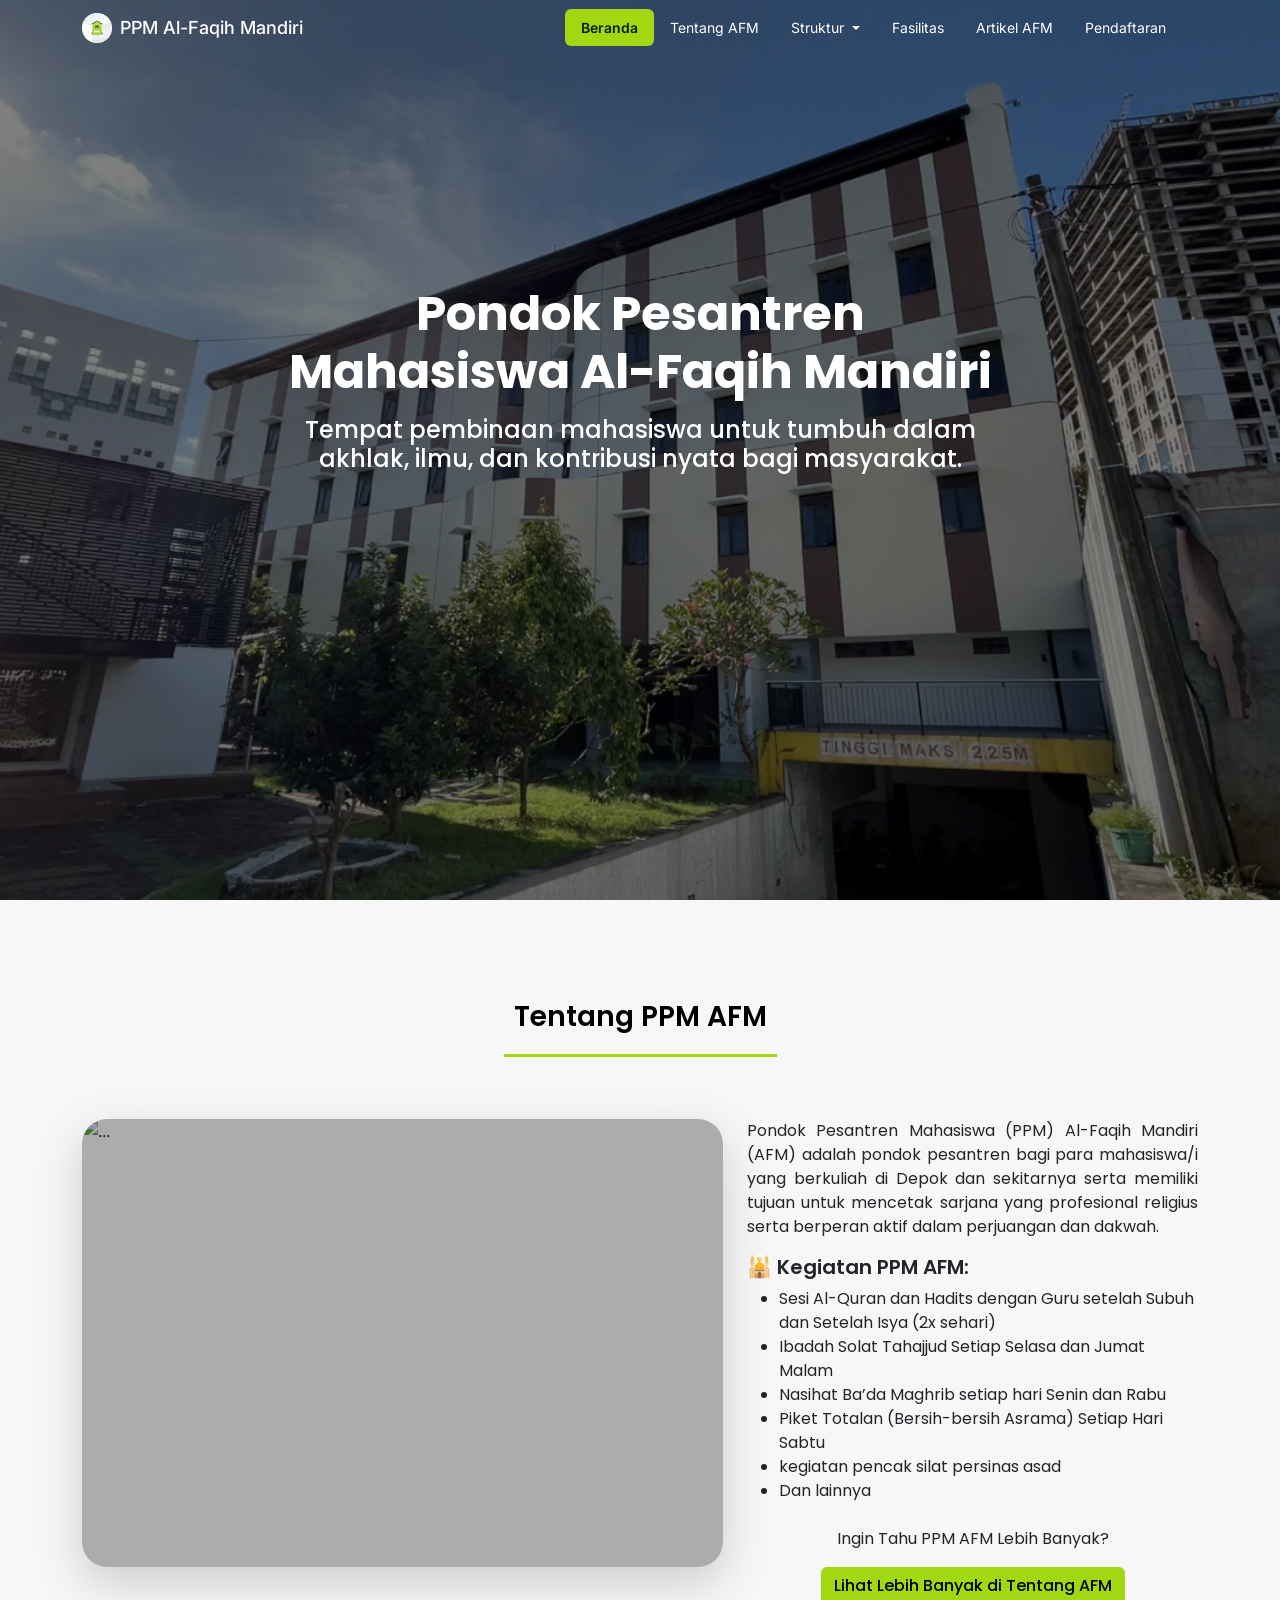
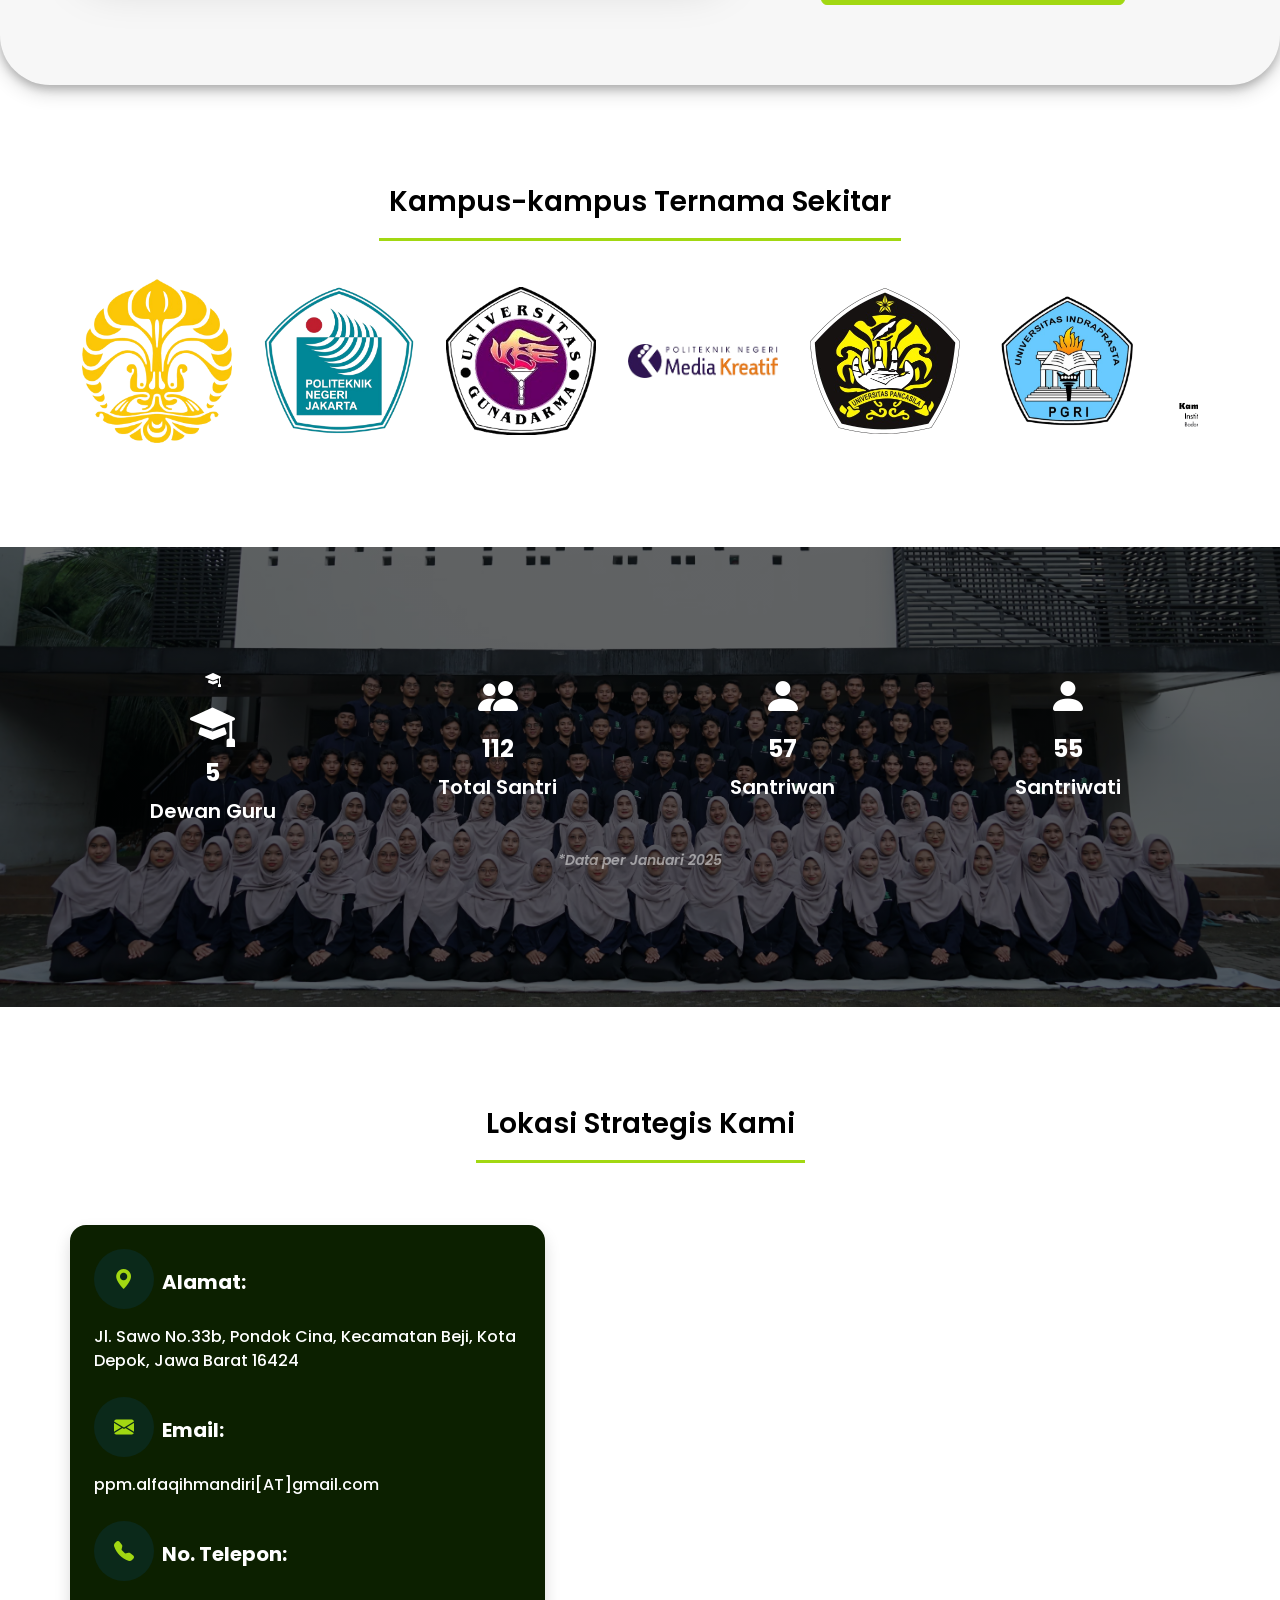
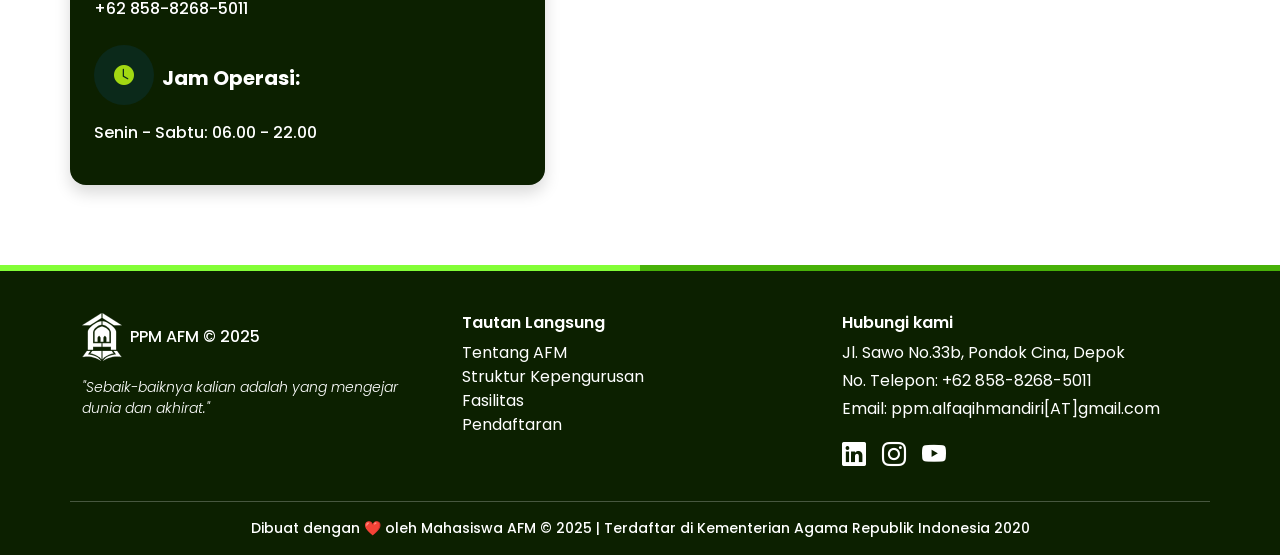
==== commit 62d7ffb5: "dadakan changes" ====
--- a/index.html
+++ b/index.html
@@ -1,494 +1,321 @@
 <!DOCTYPE html>
 <html lang="en">
-  <head>
-    <meta charset="utf-8" />
-    <meta name="viewport" content="width=device-width, initial-scale=1" />
-    <title>PPM AFM</title>
-
-    <!-- Favicons -->
-    <link href="assets/img/logo-ppm.png" rel="icon" sizes="128x128" />
-
-    <!-- Bootstrap & Third Parties CSS -->
-    <link
-      rel="stylesheet"
-      href="https://cdn.jsdelivr.net/npm/bootstrap@5.2.0/dist/css/bootstrap.min.css"
-      media="print"
-      onload="this.media='all'"
-    />
-    <link
-      rel="stylesheet"
-      href="https://cdn.jsdelivr.net/npm/bootstrap-icons@1.3.0/font/bootstrap-icons.css"
-      media="print"
-      onload="this.media='all'"
-    />
-
-    <!-- Main CSS -->
-    <link
-      href="assets/style.css"
-      rel="stylesheet"
-      media="print"
-      onload="this.media='all'"
-    />
-
-    <!-- Sumber Font Website PPM -->
-    <link rel="preconnect" href="https://fonts.googleapis.com" />
-    <link rel="preconnect" href="https://fonts.gstatic.com" crossorigin />
-    <link
-      href="https://fonts.googleapis.com/css2?family=Inter:ital,opsz,wght@0,14..32,100..900;1,14..32,100..900&family=Poppins:ital,wght@0,100;0,200;0,300;0,400;0,500;0,600;0,700;0,800;0,900;1,100;1,200;1,300;1,400;1,500;1,600;1,700;1,800;1,900&display=swap"
-      rel="stylesheet"
-      media="print"
-      onload="this.media='all'"
-    />
-  </head>
-
-  <body data-bs-spy="scroll" data-bs-target="#navbar-example">
-    <!-- Navigasi -->
-    <div id="navbar-ppm"></div>
-
-    <!-- Nama animasinya animated-section dan taronya di <div> di bawah inii (ada di style.css) -->
-    <!-- class="animated-section" -->
-    <!-- Landing -->
-    <div>
-      <section
-        class="d-flex justify-content-center position-relative flex-column"
-        style="height: 100vh"
-        id="home"
-      >
-        <div class="overlay"></div>
-
-        <!-- Video Berjalan -->
-        <video
-          class="hero-video"
-          id="video-berjalan"
-          playsinline="playsinline"
-          autoplay="autoplay"
-          muted="muted"
-          loop="loop"
-          preload="metadata"
-          poster="assets/img/beranda/beranda.png"
-        >
-          <source
-            src="https://drive.bayar.id/s/M4AXczOCzRPKt87/download"
-            type="video/webm"
-          />
-        </video>
-
-        <!-- Video Text -->
-        <div
-          class="container text-center align-items-center position-relative"
-          style="z-index: 999"
-        >
-          <div class="row justify-content-center hero-section">
-            <div class="col-xl-8">
-              <!-- fade-down-in -->
-              <h1 class="fs-48 mb-3 text-white poppins-bold">
-                Pondok Pesantren Mahasiswa Al-Faqih Mandiri
-              </h1>
-              <h2 class="fs-24 text-white poppins-medium">
-                Tempat pembinaan mahasiswa untuk tumbuh dalam akhlak, ilmu, dan
-                kontribusi nyata bagi masyarakat.
-              </h2>
-            </div>
-          </div>
-        </div>
-      </section>
-    </div>
-
-    <!-- Contents -->
-    <main>
-      <!-- Activities Section -->
-
-      <!-- Nama animasinya fade-down-in-on-scroll (ada di style.css) -->
-      <section
-        class="d-flex"
-        id="aboutme"
-        style="
+
+<head>
+  <meta charset="utf-8" />
+  <meta name="viewport" content="width=device-width, initial-scale=1" />
+  <title>PPM AFM</title>
+
+  <!-- Favicons -->
+  <link href="assets/img/logo-ppm.png" rel="icon" sizes="128x128" />
+
+  <!-- Bootstrap & Third Parties CSS -->
+  <link rel="stylesheet" href="https://cdn.jsdelivr.net/npm/bootstrap@5.2.0/dist/css/bootstrap.min.css" media="print"
+    onload="this.media='all'" />
+  <link rel="stylesheet" href="https://cdn.jsdelivr.net/npm/bootstrap-icons@1.3.0/font/bootstrap-icons.css"
+    media="print" onload="this.media='all'" />
+
+  <!-- Main CSS -->
+  <link href="assets/style.css" rel="stylesheet" media="print" onload="this.media='all'" />
+
+  <!-- Sumber Font Website PPM -->
+  <link rel="preconnect" href="https://fonts.googleapis.com" />
+  <link rel="preconnect" href="https://fonts.gstatic.com" crossorigin />
+  <link
+    href="https://fonts.googleapis.com/css2?family=Inter:ital,opsz,wght@0,14..32,100..900;1,14..32,100..900&family=Poppins:ital,wght@0,100;0,200;0,300;0,400;0,500;0,600;0,700;0,800;0,900;1,100;1,200;1,300;1,400;1,500;1,600;1,700;1,800;1,900&display=swap"
+    rel="stylesheet" media="print" onload="this.media='all'" />
+</head>
+
+<body data-bs-spy="scroll" data-bs-target="#navbar-example">
+  <!-- Navigasi -->
+  <div id="navbar-ppm"></div>
+
+  <!-- Nama animasinya animated-section dan taronya di <div> di bawah inii (ada di style.css) -->
+  <!-- class="animated-section" -->
+  <!-- Landing -->
+  <div>
+    <section class="d-flex justify-content-center position-relative flex-column" style="height: 100vh" id="home">
+      <div class="overlay"></div>
+
+      <!-- Video Berjalan -->
+      <video class="hero-video" id="video-berjalan" playsinline="playsinline" autoplay="autoplay" muted="muted"
+        loop="loop" preload="metadata" poster="assets/img/beranda/beranda.png">
+        <source src="https://drive.bayar.id/s/M4AXczOCzRPKt87/download" type="video/webm" />
+      </video>
+
+      <!-- Video Text -->
+      <div class="container text-center align-items-center position-relative" style="z-index: 999">
+        <div class="row justify-content-center hero-section">
+          <div class="col-xl-8">
+            <!-- fade-down-in -->
+            <h1 class="fs-48 mb-3 text-white poppins-bold">
+              Pondok Pesantren Mahasiswa Al-Faqih Mandiri
+            </h1>
+            <h2 class="fs-24 text-white poppins-medium">
+              Tempat pembinaan mahasiswa untuk tumbuh dalam akhlak, ilmu, dan
+              kontribusi nyata bagi masyarakat.
+            </h2>
+          </div>
+        </div>
+      </div>
+    </section>
+  </div>
+
+  <!-- Contents -->
+  <main>
+    <!-- Activities Section -->
+
+    <!-- Nama animasinya fade-down-in-on-scroll (ada di style.css) -->
+    <section class="d-flex" id="aboutme" style="
           background-color: #f7f7f7;
           border-radius: 0 0 50px 50px;
           box-shadow: 0 4px 8px 0 rgba(0, 0, 0, 0.2),
             0 6px 20px 0 rgba(0, 0, 0, 0.19);
-        "
-      >
-        <div class="container mt-responsive m-auto justify-content-center">
-          <div class="mb-5" style="text-align: center">
-            <h3 class="poppins-bold header-text">Tentang PPM AFM</h3>
-          </div>
-
-          <div class="row g-4">
-            <!-- Gambar Selama PPM -->
-            <div class="col-md-7">
-              <div
-                id="carouselExampleSlidesOnly"
-                class="carousel slide"
-                data-bs-ride="carousel"
-              >
-                <div
-                  class="carousel-inner shadow-lg"
-                  style="border-radius: 25px"
-                >
-                  <div class="carousel-overlay"></div>
-
-                  <div class="carousel-item active">
-                    <img
-                      src="assets/img/kegiatan/ngaji-2.JPG"
-                      loading="lazy"
-                      sizes="(max-width: 600px) 100vw, 50vw"
-                      class="d-block w-100"
-                      alt="..."
-                    />
-                  </div>
-                  <div class="carousel-item">
-                    <img
-                      src="assets/img/kegiatan/ngaji.JPG"
-                      loading="lazy"
-                      sizes="(max-width: 600px) 100vw, 50vw"
-                      class="d-block w-100"
-                      alt="..."
-                    />
-                  </div>
-                  <div class="carousel-item">
-                    <img
-                      src="assets/img/kegiatan/tahajud.jpeg"
-                      loading="lazy"
-                      sizes="(max-width: 600px) 100vw, 50vw"
-                      class="d-block w-100"
-                      alt="..."
-                    />
-                  </div>
-                  <div class="carousel-item">
-                    <img
-                      src="assets/img/kegiatan/asad.jpeg"
-                      loading="lazy"
-                      sizes="(max-width: 600px) 100vw, 50vw"
-                      class="d-block w-100"
-                      alt="..."
-                    />
-                  </div>
-                  <div class="carousel-item">
-                    <img
-                      src="assets/img/kegiatan/asad-2.jpeg"
-                      loading="lazy"
-                      sizes="(max-width: 600px) 100vw, 50vw"
-                      class="d-block w-100"
-                      alt="..."
-                    />
-                  </div>
-                  <div class="carousel-item">
-                    <img
-                      src="assets/img/kegiatan/totalan.jpeg"
-                      loading="lazy"
-                      sizes="(max-width: 600px) 100vw, 50vw"
-                      class="d-block w-100"
-                      alt="..."
-                    />
-                  </div>
-                  <div class="carousel-item">
-                    <img
-                      src="assets/img/kegiatan/totalan-2.jpeg"
-                      loading="lazy"
-                      sizes="(max-width: 600px) 100vw, 50vw"
-                      class="d-block w-100"
-                      alt="..."
-                    />
-                  </div>
-                  <div class="carousel-item">
-                    <img
-                      src="assets/img/kegiatan/wisuda.jpeg"
-                      loading="lazy"
-                      sizes="(max-width: 600px) 100vw, 50vw"
-                      class="d-block w-100"
-                      alt="..."
-                    />
-                  </div>
-                  <div class="carousel-item">
-                    <img
-                      src="assets/img/kegiatan/kegiatan-9.avif"
-                      loading="lazy"
-                      sizes="(max-width: 600px) 100vw, 50vw"
-                      class="d-block w-100"
-                      alt="..."
-                    />
-                  </div>
+        ">
+      <div class="container mt-responsive m-auto justify-content-center">
+        <div class="mb-5" style="text-align: center">
+          <h3 class="poppins-bold header-text">Tentang PPM AFM</h3>
+        </div>
+
+        <div class="row g-4">
+          <!-- Gambar Selama PPM -->
+          <div class="col-md-7">
+            <div id="carouselExampleSlidesOnly" class="carousel slide" data-bs-ride="carousel">
+              <div class="carousel-inner shadow-lg" style="border-radius: 25px">
+                <div class="carousel-overlay"></div>
+
+                <div class="carousel-item active">
+                  <img src="assets/img/kegiatan/ngaji-2.JPG" loading="lazy" sizes="(max-width: 600px) 100vw, 50vw"
+                    class="d-block w-100" alt="..." />
+                </div>
+                <div class="carousel-item">
+                  <img src="assets/img/kegiatan/ngaji.JPG" loading="lazy" sizes="(max-width: 600px) 100vw, 50vw"
+                    class="d-block w-100" alt="..." />
+                </div>
+                <div class="carousel-item">
+                  <img src="assets/img/kegiatan/tahajud.jpeg" loading="lazy" sizes="(max-width: 600px) 100vw, 50vw"
+                    class="d-block w-100" alt="..." />
+                </div>
+                <div class="carousel-item">
+                  <img src="assets/img/kegiatan/asad.jpeg" loading="lazy" sizes="(max-width: 600px) 100vw, 50vw"
+                    class="d-block w-100" alt="..." />
+                </div>
+                <div class="carousel-item">
+                  <img src="assets/img/kegiatan/asad-2.jpeg" loading="lazy" sizes="(max-width: 600px) 100vw, 50vw"
+                    class="d-block w-100" alt="..." />
+                </div>
+                <div class="carousel-item">
+                  <img src="assets/img/kegiatan/totalan.jpeg" loading="lazy" sizes="(max-width: 600px) 100vw, 50vw"
+                    class="d-block w-100" alt="..." />
+                </div>
+                <div class="carousel-item">
+                  <img src="assets/img/kegiatan/totalan-2.jpeg" loading="lazy" sizes="(max-width: 600px) 100vw, 50vw"
+                    class="d-block w-100" alt="..." />
+                </div>
+                <div class="carousel-item">
+                  <img src="assets/img/kegiatan/wisuda.jpeg" loading="lazy" sizes="(max-width: 600px) 100vw, 50vw"
+                    class="d-block w-100" alt="..." />
+                </div>
+                <div class="carousel-item">
+                  <img src="assets/img/kegiatan/kegiatan-9.avif" loading="lazy" sizes="(max-width: 600px) 100vw, 50vw"
+                    class="d-block w-100" alt="..." />
                 </div>
               </div>
             </div>
-
-            <!-- Tulisan Kegiatan PPM -->
-            <div class="col-md-5">
-              <p class="poppins-regular text-align-justify">
-                Pondok Pesantren Mahasiswa (PPM) Al-Faqih Mandiri (AFM) adalah
-                pondok pesantren bagi para mahasiswa/i yang berkuliah di Depok
-                dan sekitarnya serta memiliki tujuan untuk mencetak sarjana yang
-                profesional religius serta berperan aktif dalam perjuangan dan
-                dakwah.
-              </p>
-
-              <h5 class="poppins-semibold">🕌 Kegiatan PPM AFM:</h5>
-              <ul class="poppins-regular">
-                <li>
-                  Sesi Al-Quran dan Hadits dengan Guru setelah Subuh dan Setelah
-                  Isya (2x sehari)
-                </li>
-                <li>Ibadah Solat Tahajjud Setiap Selasa dan Jumat Malam</li>
-                <li>Nasihat Ba’da Maghrib setiap hari Senin dan Rabu</li>
-                <li>Piket Totalan (Bersih-bersih Asrama) Setiap Hari Sabtu</li>
-                <li>Kegiatan silat ASAD</li>
-                <li>Dan lainnya</li>
-              </ul>
-              <div class="text-center mt-4">
-                <p class="poppins-regular">Ingin Tahu PPM AFM Lebih Banyak?</p>
-                <a href="about.html" class="btn btn-primary poppins-medium"
-                  >Lihat Lebih Banyak di Tentang AFM</a
-                >
+          </div>
+
+          <!-- Tulisan Kegiatan PPM -->
+          <div class="col-md-5">
+            <p class="poppins-regular text-align-justify">
+              Pondok Pesantren Mahasiswa (PPM) Al-Faqih Mandiri (AFM) adalah
+              pondok pesantren bagi para mahasiswa/i yang berkuliah di Depok
+              dan sekitarnya serta memiliki tujuan untuk mencetak sarjana yang
+              profesional religius serta berperan aktif dalam perjuangan dan
+              dakwah.
+            </p>
+
+            <h5 class="poppins-semibold">🕌 Kegiatan PPM AFM:</h5>
+            <ul class="poppins-regular">
+              <li>
+                Sesi Al-Quran dan Hadits dengan Guru setelah Subuh dan Setelah
+                Isya (2x sehari)
+              </li>
+              <li>Ibadah Solat Tahajjud Setiap Selasa dan Jumat Malam</li>
+              <li>Nasihat Ba’da Maghrib setiap hari Senin dan Rabu</li>
+              <li>Piket Totalan (Bersih-bersih Asrama) Setiap Hari Sabtu</li>
+              <li>kegiatan pencak silat persinas asad</li>
+              <li>Dan lainnya</li>
+            </ul>
+            <div class="text-center mt-4">
+              <p class="poppins-regular">Ingin Tahu PPM AFM Lebih Banyak?</p>
+              <a href="about.html" class="btn btn-primary poppins-medium">Lihat Lebih Banyak di Tentang AFM</a>
+            </div>
+          </div>
+        </div>
+      </div>
+    </section>
+
+    <!-- Nearby Campuses Section -->
+    <section class="d-flex" id="nearest">
+      <div class="container">
+        <div style="text-align: center">
+          <h3 class="poppins-bold header-text">
+            Kampus-kampus Ternama Sekitar
+          </h3>
+        </div>
+
+        <div class="position-relative d-flex overflow-x-hidden py-lg-4 pt-4">
+          <div class="d-flex gap-3">
+            <div class="marquee-content" id="marqueeContent">
+              <div class="marquee-track">
+                <!-- isi item berulang nearest campus -->
+                <img class="img-fluid" width="150" height="163" src="assets/img/univ-1.png" alt="" />
+                <img class="img-fluid" width="150" height="163" src="assets/img/univ-2.png" alt="" />
+                <img class="img-fluid" width="150" height="163" src="assets/img/univ-3.png" alt="" />
+                <img class="img-fluid" width="150" height="163" src="assets/img/univ-4.png" alt="" />
+                <img class="img-fluid" width="150" height="163" src="assets/img/univ-5.png" alt="" />
+                <img class="img-fluid" width="150" height="163" src="assets/img/univ-6.png" alt="" />
+                <img class="img-fluid" width="150" height="163" src="assets/img/univ-7.png" alt="" />
+                <img class="img-fluid" width="150" height="163" src="assets/img/univ-8.png" alt="" />
               </div>
             </div>
           </div>
         </div>
-      </section>
-
-      <!-- Nearby Campuses Section -->
-      <section class="d-flex" id="nearest">
-        <div class="container">
-          <div style="text-align: center">
-            <h3 class="poppins-bold header-text">
-              Kampus-kampus Ternama Sekitar
-            </h3>
-          </div>
-
-          <div class="position-relative d-flex overflow-x-hidden py-lg-4 pt-4">
-            <div class="d-flex gap-3">
-              <div class="marquee-content" id="marqueeContent">
-                <div class="marquee-track">
-                  <!-- isi item berulang nearest campus -->
-                  <img
-                    class="img-fluid"
-                    width="150"
-                    height="163"
-                    src="assets/img/univ-1.png"
-                    alt=""
-                  />
-                  <img
-                    class="img-fluid"
-                    width="150"
-                    height="163"
-                    src="assets/img/univ-2.png"
-                    alt=""
-                  />
-                  <img
-                    class="img-fluid"
-                    width="150"
-                    height="163"
-                    src="assets/img/univ-3.png"
-                    alt=""
-                  />
-                  <img
-                    class="img-fluid"
-                    width="150"
-                    height="163"
-                    src="assets/img/univ-4.png"
-                    alt=""
-                  />
-                  <img
-                    class="img-fluid"
-                    width="150"
-                    height="163"
-                    src="assets/img/univ-5.png"
-                    alt=""
-                  />
-                  <img
-                    class="img-fluid"
-                    width="150"
-                    height="163"
-                    src="assets/img/univ-6.png"
-                    alt=""
-                  />
-                  <img
-                    class="img-fluid"
-                    width="150"
-                    height="163"
-                    src="assets/img/univ-7.png"
-                    alt=""
-                  />
-                  <img
-                    class="img-fluid"
-                    width="150"
-                    height="163"
-                    src="assets/img/univ-8.png"
-                    alt=""
-                  />
-                </div>
-              </div>
+      </div>
+    </section>
+
+    <!-- Total Mahasiswa and Degur -->
+    <section class="total-mahasiswa d-flex text-center align-items-center" id="totalmahasiswa">
+      <div class="container">
+        <div class="row text-white justify-content-center">
+          <!-- Dewan Guru -->
+          <div class="col-6 col-md-3 mb-4">
+            <i class="bi bi-mortarboard-fill"></i>
+            <div class="mb-2 fs-1">
+              <svg xmlns="http://www.w3.org/2000/svg" width="45" height="45" fill="currentColor"
+                class="bi bi-mortarboard-fill" viewBox="0 0 16 16">
+                <path
+                  d="M8.211 2.047a.5.5 0 0 0-.422 0l-7.5 3.5a.5.5 0 0 0 .025.917l7.5 3a.5.5 0 0 0 .372 0L14 7.14V13a1 1 0 0 0-1 1v2h3v-2a1 1 0 0 0-1-1V6.739l.686-.275a.5.5 0 0 0 .025-.917z" />
+                <path
+                  d="M4.176 9.032a.5.5 0 0 0-.656.327l-.5 1.7a.5.5 0 0 0 .294.605l4.5 1.8a.5.5 0 0 0 .372 0l4.5-1.8a.5.5 0 0 0 .294-.605l-.5-1.7a.5.5 0 0 0-.656-.327L8 10.466z" />
+              </svg>
             </div>
-          </div>
-        </div>
-      </section>
-
-      <!-- Total Mahasiswa and Degur -->
-      <section
-        class="total-mahasiswa d-flex text-center align-items-center"
-        id="totalmahasiswa"
-      >
-        <div class="container">
-          <div class="row text-white justify-content-center">
-            <!-- Dewan Guru -->
-            <div class="col-6 col-md-3 mb-4">
-              <i class="bi bi-mortarboard-fill"></i>
-              <div class="mb-2 fs-1">
-                <svg
-                  xmlns="http://www.w3.org/2000/svg"
-                  width="45"
-                  height="45"
-                  fill="currentColor"
-                  class="bi bi-mortarboard-fill"
-                  viewBox="0 0 16 16"
-                >
-                  <path
-                    d="M8.211 2.047a.5.5 0 0 0-.422 0l-7.5 3.5a.5.5 0 0 0 .025.917l7.5 3a.5.5 0 0 0 .372 0L14 7.14V13a1 1 0 0 0-1 1v2h3v-2a1 1 0 0 0-1-1V6.739l.686-.275a.5.5 0 0 0 .025-.917z"
-                  />
-                  <path
-                    d="M4.176 9.032a.5.5 0 0 0-.656.327l-.5 1.7a.5.5 0 0 0 .294.605l4.5 1.8a.5.5 0 0 0 .372 0l4.5-1.8a.5.5 0 0 0 .294-.605l-.5-1.7a.5.5 0 0 0-.656-.327L8 10.466z"
-                  />
-                </svg>
-              </div>
-              <h4 class="fs-24 poppins-bold">5</h4>
-              <p class="fs-20 poppins-semibold mb-0">Dewan Guru</p>
-            </div>
-
-            <!-- Total Mahasiswa/i -->
-            <div class="col-6 col-md-3 mb-4">
-              <i class="bi bi-people-fill fs-1 mb-2 d-block"></i>
-              <h4 class="fs-24 poppins-bold">92</h4>
-              <p class="fs-20 poppins-semibold mb-0">Total Santri</p>
-            </div>
-
-            <!-- Mahasiswa -->
-            <div class="col-6 col-md-3 mb-4">
-              <i class="bi bi-person-fill fs-1 mb-2 d-block"></i>
-
-              <!-- Data dari Aloha kemarin ada 58 -->
-              <h4 class="fs-24 poppins-bold">44</h4>
-              <p class="fs-20 poppins-semibold mb-0">Santriwan</p>
-            </div>
-
-            <!-- Mahasiswi -->
-            <div class="col-6 col-md-3 mb-4">
-              <i class="bi bi-person-fill fs-1 mb-2 d-block"></i>
-
-              <!-- Data dari Aloha kemarin ada 57 -->
-              <h4 class="fs-24 poppins-bold">48</h4>
-              <p class="fs-20 poppins-semibold mb-0">Santriwati</p>
-            </div>
-
-            <div class="col-12">
-              <p
-                class="text-white-50 small text-center poppins-semibold-italic"
-              >
-                *Data per Januari 2025
-              </p>
-            </div>
-          </div>
-        </div>
-      </section>
-
-      <!-- Location PPM AFM Section -->
-      <section class="d-flex">
-        <div class="container">
-          <div class="mb-5" style="text-align: center">
-            <h3 class="poppins-bold header-text">Lokasi Strategis Kami</h3>
-          </div>
-
-          <div class="row g-4 align-items-stretch">
-            <!-- Kontak PPM Kiri -->
-            <div
-              class="col-md-5 text-white p-4 rounded-4 shadow location-box"
-              style="background-color: var(--primary-color)"
-            >
-              <h5 class="poppins-bold mb-3 align-items-center">
-                <i
-                  class="bi bi-geo-alt-fill me-2 green-light-color icon-circle"
-                ></i
-                >Alamat:
-              </h5>
-              <p class="poppins-medium">
-                Jl. Sawo No.33b, Pondok Cina, Kecamatan Beji, Kota Depok, Jawa
-                Barat 16424
-              </p>
-
-              <h5 class="poppins-bold mt-4 mb-3">
-                <i
-                  class="bi bi-envelope-fill me-2 green-light-color icon-circle"
-                ></i
-                >Email:
-              </h5>
-              <p class="poppins-medium">ppm.alfaqihmandiri[AT]gmail.com</p>
-
-              <h5 class="poppins-bold mt-4 mb-3">
-                <i
-                  class="bi bi-telephone-fill me-2 green-light-color icon-circle"
-                ></i
-                >No. Telepon:
-              </h5>
-              <p class="poppins-medium">+62 858-8268-5011</p>
-
-              <h5 class="poppins-bold mt-4 mb-3">
-                <i
-                  class="bi bi-clock-fill me-2 green-light-color icon-circle"
-                ></i
-                >Jam Operasi:
-              </h5>
-              <p class="poppins-medium">Senin - Sabtu: 06.00 - 22.00</p>
-            </div>
-
-            <!-- Peta PPM Kanan -->
-            <div class="col-md-7 map-box">
-              <iframe
-                loading="lazy"
-                title="Landing Video PPM"
-                class="map-item rounded-4"
-                width="100%"
-                height="100%"
-                src="https://www.google.com/maps/embed?pb=!1m18!1m12!1m3!1d3965.241627011433!2d106.8302453883966!3d-6.362766414862501!2m3!1f0!2f0!3f0!3m2!1i1024!2i768!4f13.1!3m3!1m2!1s0x2e69eda10e3924d7%3A0xae90911f67ac448f!2sAl%20Faqih%20Mandiri%20Islamic%20Boarding%20School!5e0!3m2!1sen!2sid!4v1742930567075!5m2!1sen!2sid"
-                style="border: 0"
-                allowfullscreen=""
-                referrerpolicy="no-referrer-when-downgrade"
-              >
-              </iframe>
-            </div>
-          </div>
-        </div>
-      </section>
-    </main>
-
-    <!-- Footer PPM -->
-    <div id="footer-ppm"></div>
-
-    <!-- JavaScript -->
-    <!-- Bootstrap JS -->
-    <script src="https://cdn.jsdelivr.net/npm/bootstrap@5.2.0/dist/js/bootstrap.bundle.min.js"></script>
-
-    <!-- Jquery JS -->
-    <script src="https://code.jquery.com/jquery-3.6.0.min.js"></script>
-
-    <!-- Main JS -->
-    <script src="assets/main.js"></script>
-
-    <script>
-      // Semuanya ini adalah script untuk mengatur navbar ketika file sudah ready
-      $(document).ready(function () {
-        // Ini fungsinya untuk meng-clone isi dari .marquee-track (yang ada di nearest campus)
-        // ke dalam #marqueeContent
-        // Jadi nanti isi dari .marquee-track akan diulang 2x
-        const track = document.querySelector(".marquee-track");
-        if (track) {
-          track.innerHTML += track.innerHTML;
-        }
-
-        // Atau bisa juga pakai jQuery
-        // const $marqueeContent = $('#marqueeContent');
-        const $track = $(".marquee-track");
-        const $clone = $track.clone();
-        $("#marqueeContent").append($clone);
-      });
-    </script>
-  </body>
-</html>
+            <h4 class="fs-24 poppins-bold">5</h4>
+            <p class="fs-20 poppins-semibold mb-0">Dewan Guru</p>
+          </div>
+
+          <!-- Total Mahasiswa/i -->
+          <div class="col-6 col-md-3 mb-4">
+            <i class="bi bi-people-fill fs-1 mb-2 d-block"></i>
+            <h4 class="fs-24 poppins-bold">112</h4>
+            <p class="fs-20 poppins-semibold mb-0">Total Santri</p>
+          </div>
+
+          <!-- Mahasiswa -->
+          <div class="col-6 col-md-3 mb-4">
+            <i class="bi bi-person-fill fs-1 mb-2 d-block"></i>
+
+            <!-- Data dari Aloha kemarin ada 58 -->
+            <h4 class="fs-24 poppins-bold">57</h4>
+            <p class="fs-20 poppins-semibold mb-0">Santriwan</p>
+          </div>
+
+          <!-- Mahasiswi -->
+          <div class="col-6 col-md-3 mb-4">
+            <i class="bi bi-person-fill fs-1 mb-2 d-block"></i>
+
+            <!-- Data dari Aloha kemarin ada 57 -->
+            <h4 class="fs-24 poppins-bold">55</h4>
+            <p class="fs-20 poppins-semibold mb-0">Santriwati</p>
+          </div>
+
+          <div class="col-12">
+            <p class="text-white-50 small text-center poppins-semibold-italic">
+              *Data per Januari 2025
+            </p>
+          </div>
+        </div>
+      </div>
+    </section>
+
+    <!-- Location PPM AFM Section -->
+    <section class="d-flex">
+      <div class="container">
+        <div class="mb-5" style="text-align: center">
+          <h3 class="poppins-bold header-text">Lokasi Strategis Kami</h3>
+        </div>
+
+        <div class="row g-4 align-items-stretch">
+          <!-- Kontak PPM Kiri -->
+          <div class="col-md-5 text-white p-4 rounded-4 shadow location-box"
+            style="background-color: var(--primary-color)">
+            <h5 class="poppins-bold mb-3 align-items-center">
+              <i class="bi bi-geo-alt-fill me-2 green-light-color icon-circle"></i>Alamat:
+            </h5>
+            <p class="poppins-medium">
+              Jl. Sawo No.33b, Pondok Cina, Kecamatan Beji, Kota Depok, Jawa
+              Barat 16424
+            </p>
+
+            <h5 class="poppins-bold mt-4 mb-3">
+              <i class="bi bi-envelope-fill me-2 green-light-color icon-circle"></i>Email:
+            </h5>
+            <p class="poppins-medium">ppm.alfaqihmandiri[AT]gmail.com</p>
+
+            <h5 class="poppins-bold mt-4 mb-3">
+              <i class="bi bi-telephone-fill me-2 green-light-color icon-circle"></i>No. Telepon:
+            </h5>
+            <p class="poppins-medium">+62 858-8268-5011</p>
+
+            <h5 class="poppins-bold mt-4 mb-3">
+              <i class="bi bi-clock-fill me-2 green-light-color icon-circle"></i>Jam Operasi:
+            </h5>
+            <p class="poppins-medium">Senin - Sabtu: 06.00 - 22.00</p>
+          </div>
+
+          <!-- Peta PPM Kanan -->
+          <div class="col-md-7 map-box">
+            <iframe loading="lazy" title="Landing Video PPM" class="map-item rounded-4" width="100%" height="100%"
+              src="https://www.google.com/maps/embed?pb=!1m18!1m12!1m3!1d3965.241627011433!2d106.8302453883966!3d-6.362766414862501!2m3!1f0!2f0!3f0!3m2!1i1024!2i768!4f13.1!3m3!1m2!1s0x2e69eda10e3924d7%3A0xae90911f67ac448f!2sAl%20Faqih%20Mandiri%20Islamic%20Boarding%20School!5e0!3m2!1sen!2sid!4v1742930567075!5m2!1sen!2sid"
+              style="border: 0" allowfullscreen="" referrerpolicy="no-referrer-when-downgrade">
+            </iframe>
+          </div>
+        </div>
+      </div>
+    </section>
+  </main>
+
+  <!-- Footer PPM -->
+  <div id="footer-ppm"></div>
+
+  <!-- JavaScript -->
+  <!-- Bootstrap JS -->
+  <script src="https://cdn.jsdelivr.net/npm/bootstrap@5.2.0/dist/js/bootstrap.bundle.min.js"></script>
+
+  <!-- Jquery JS -->
+  <script src="https://code.jquery.com/jquery-3.6.0.min.js"></script>
+
+  <!-- Main JS -->
+  <script src="assets/main.js"></script>
+
+  <script>
+    // Semuanya ini adalah script untuk mengatur navbar ketika file sudah ready
+    $(document).ready(function () {
+      // Ini fungsinya untuk meng-clone isi dari .marquee-track (yang ada di nearest campus)
+      // ke dalam #marqueeContent
+      // Jadi nanti isi dari .marquee-track akan diulang 2x
+      const track = document.querySelector(".marquee-track");
+      if (track) {
+        track.innerHTML += track.innerHTML;
+      }
+
+      // Atau bisa juga pakai jQuery
+      // const $marqueeContent = $('#marqueeContent');
+      const $track = $(".marquee-track");
+      const $clone = $track.clone();
+      $("#marqueeContent").append($clone);
+    });
+  </script>
+</body>
+
+</html>
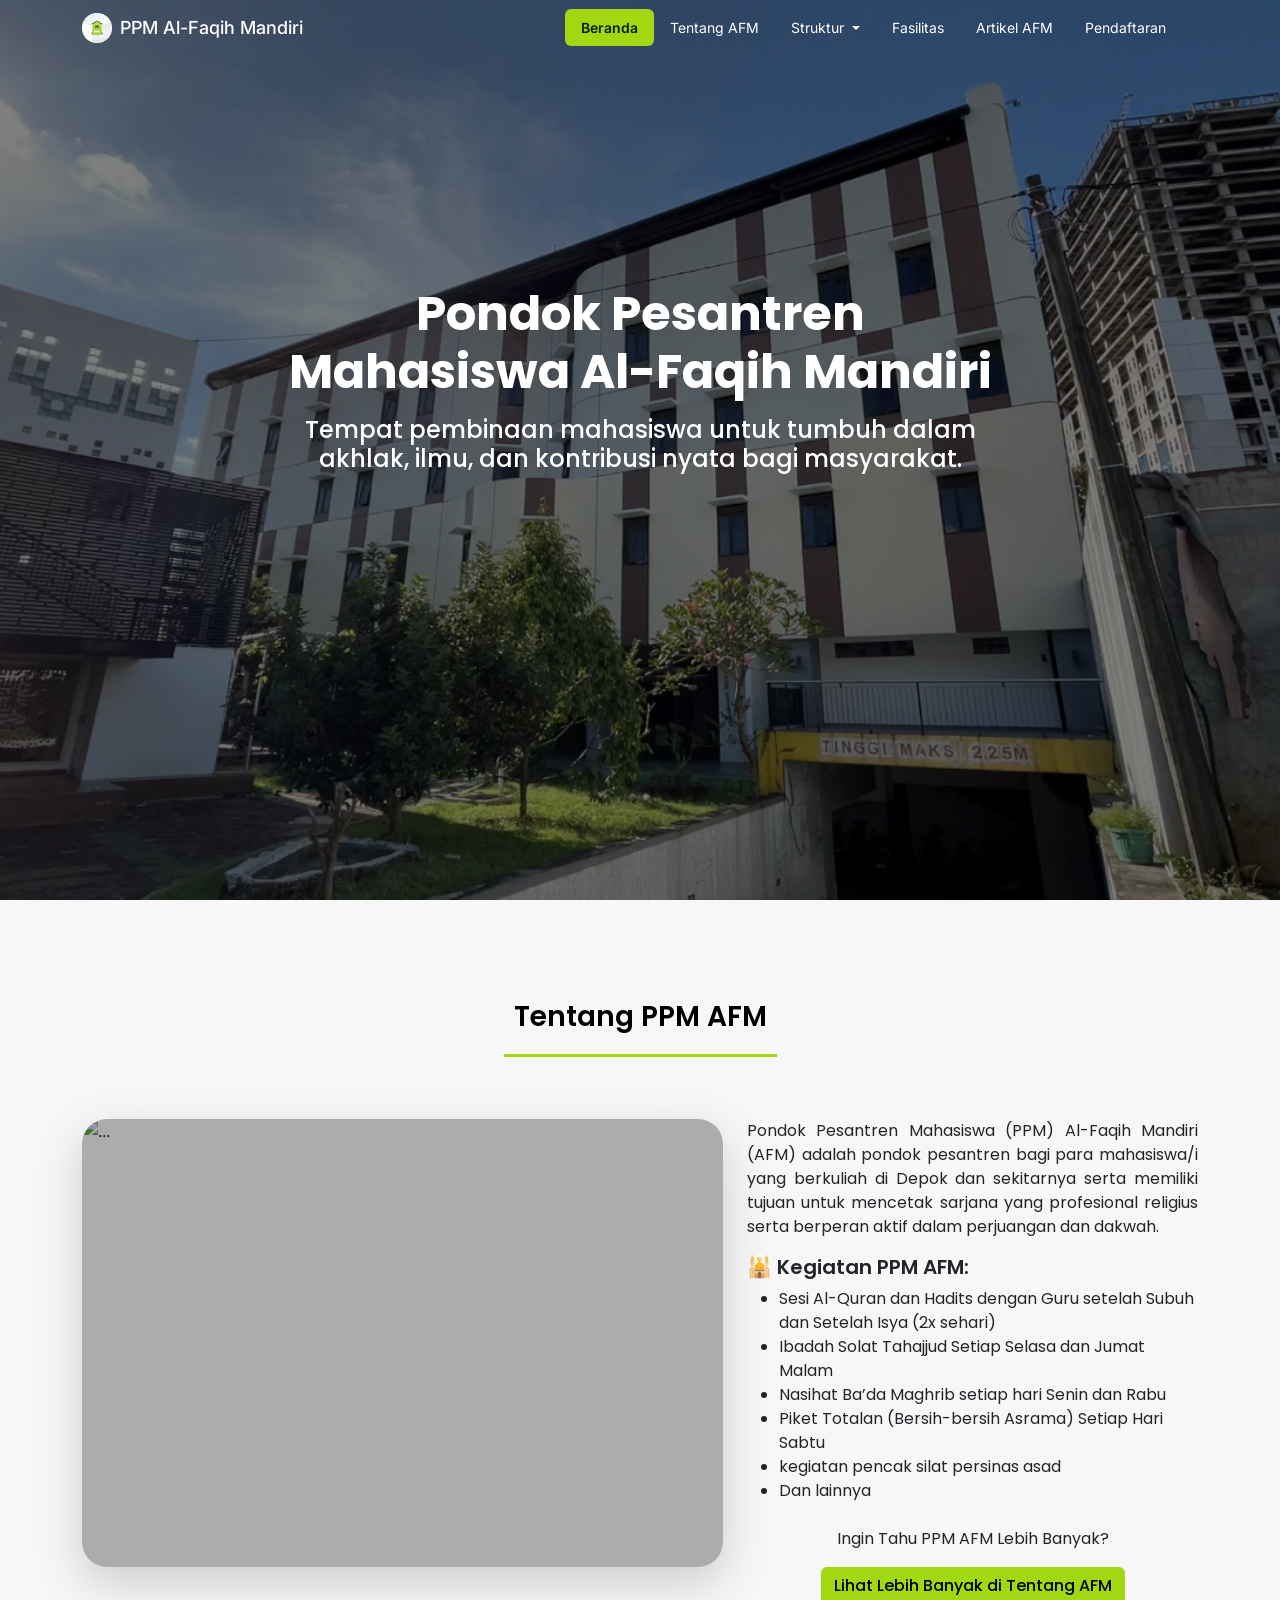
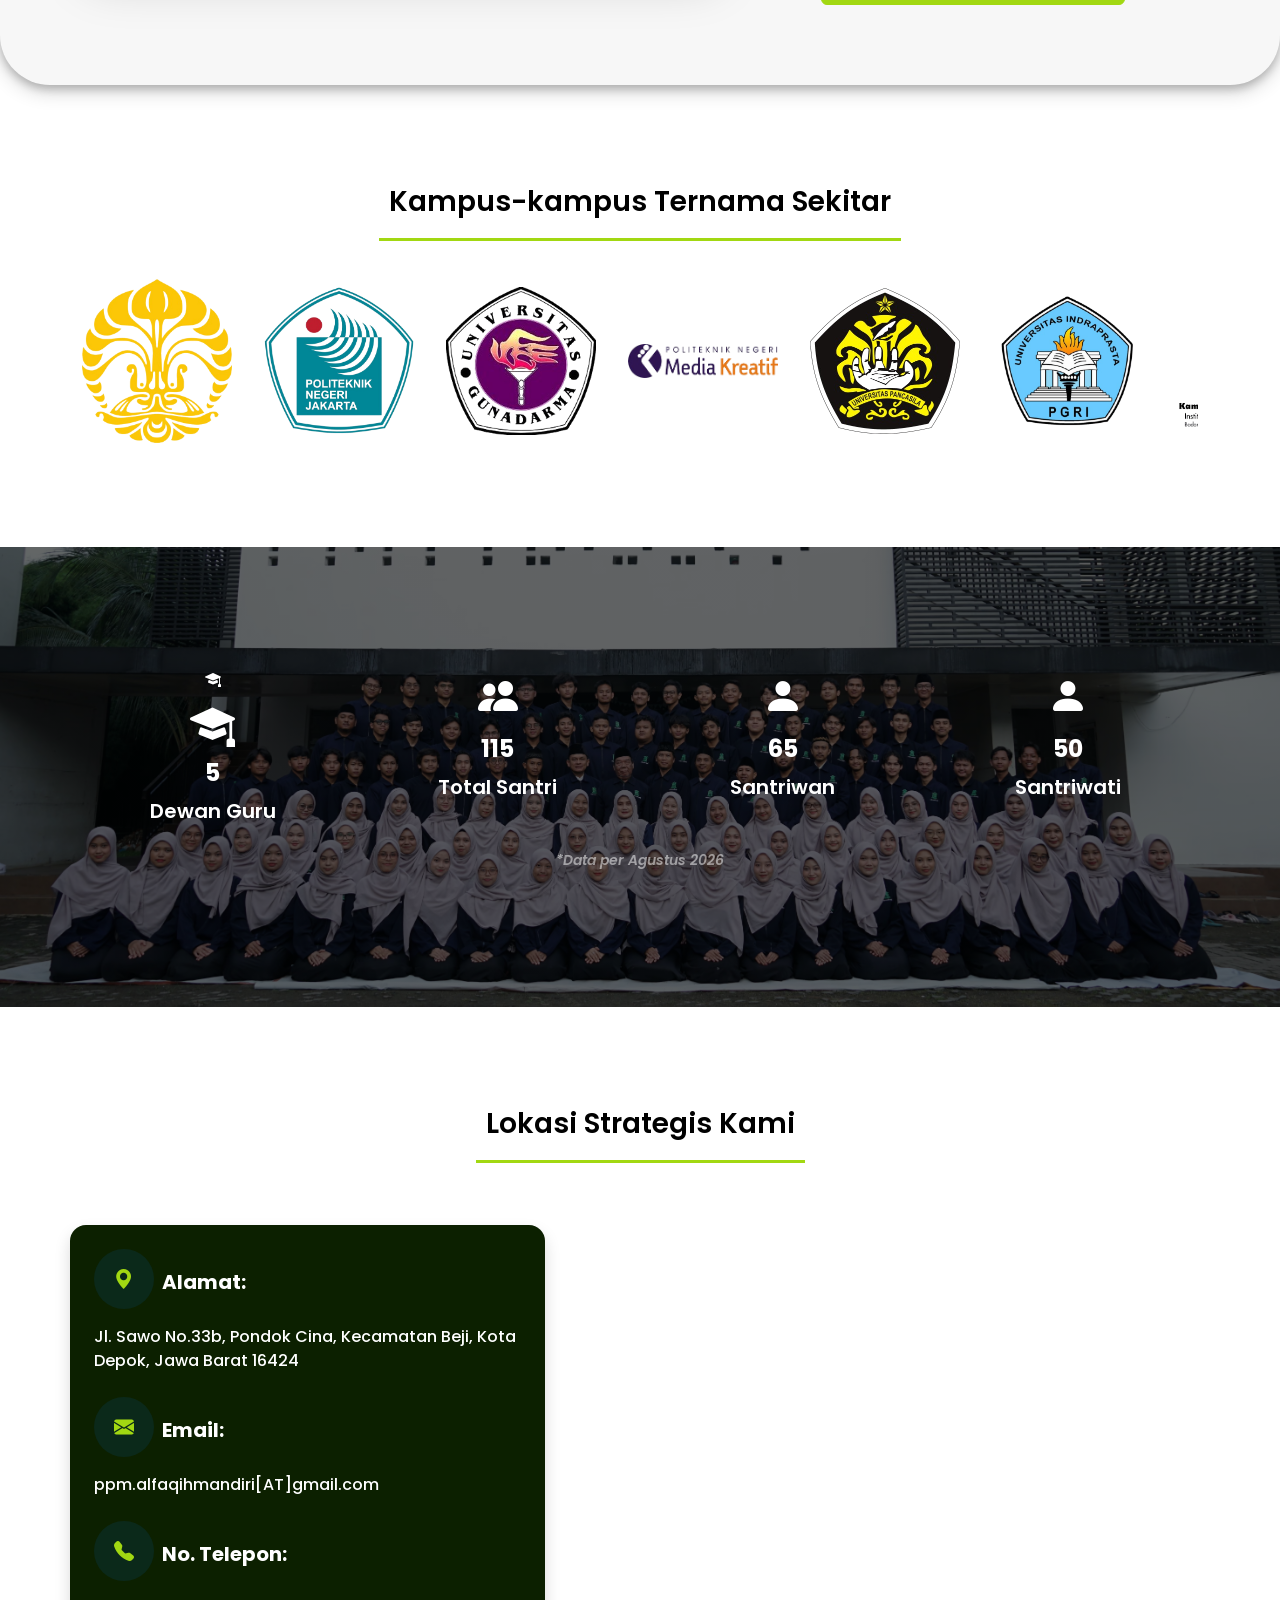
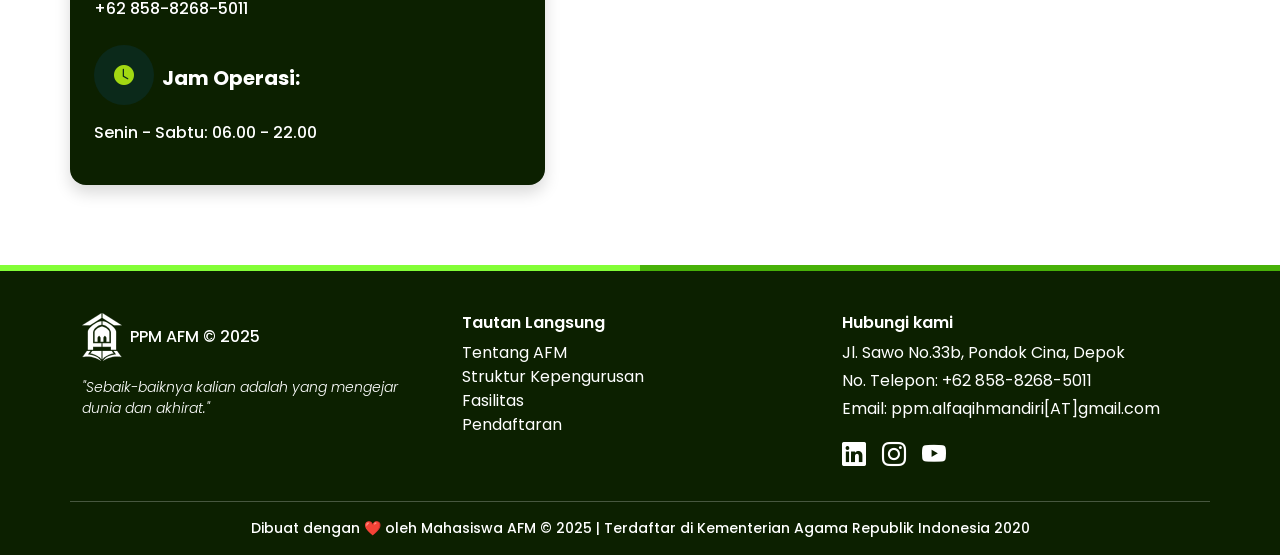
==== commit 9fc18c5a: "update: data santri" ====
--- a/index.html
+++ b/index.html
@@ -207,7 +207,7 @@
           <!-- Total Mahasiswa/i -->
           <div class="col-6 col-md-3 mb-4">
             <i class="bi bi-people-fill fs-1 mb-2 d-block"></i>
-            <h4 class="fs-24 poppins-bold">112</h4>
+            <h4 class="fs-24 poppins-bold">115</h4>
             <p class="fs-20 poppins-semibold mb-0">Total Santri</p>
           </div>
 
@@ -216,7 +216,7 @@
             <i class="bi bi-person-fill fs-1 mb-2 d-block"></i>
 
             <!-- Data dari Aloha kemarin ada 58 -->
-            <h4 class="fs-24 poppins-bold">57</h4>
+            <h4 class="fs-24 poppins-bold">65</h4>
             <p class="fs-20 poppins-semibold mb-0">Santriwan</p>
           </div>
 
@@ -225,13 +225,13 @@
             <i class="bi bi-person-fill fs-1 mb-2 d-block"></i>
 
             <!-- Data dari Aloha kemarin ada 57 -->
-            <h4 class="fs-24 poppins-bold">55</h4>
+            <h4 class="fs-24 poppins-bold">50</h4>
             <p class="fs-20 poppins-semibold mb-0">Santriwati</p>
           </div>
 
           <div class="col-12">
             <p class="text-white-50 small text-center poppins-semibold-italic">
-              *Data per Januari 2025
+              *Data per Agustus 2026
             </p>
           </div>
         </div>
